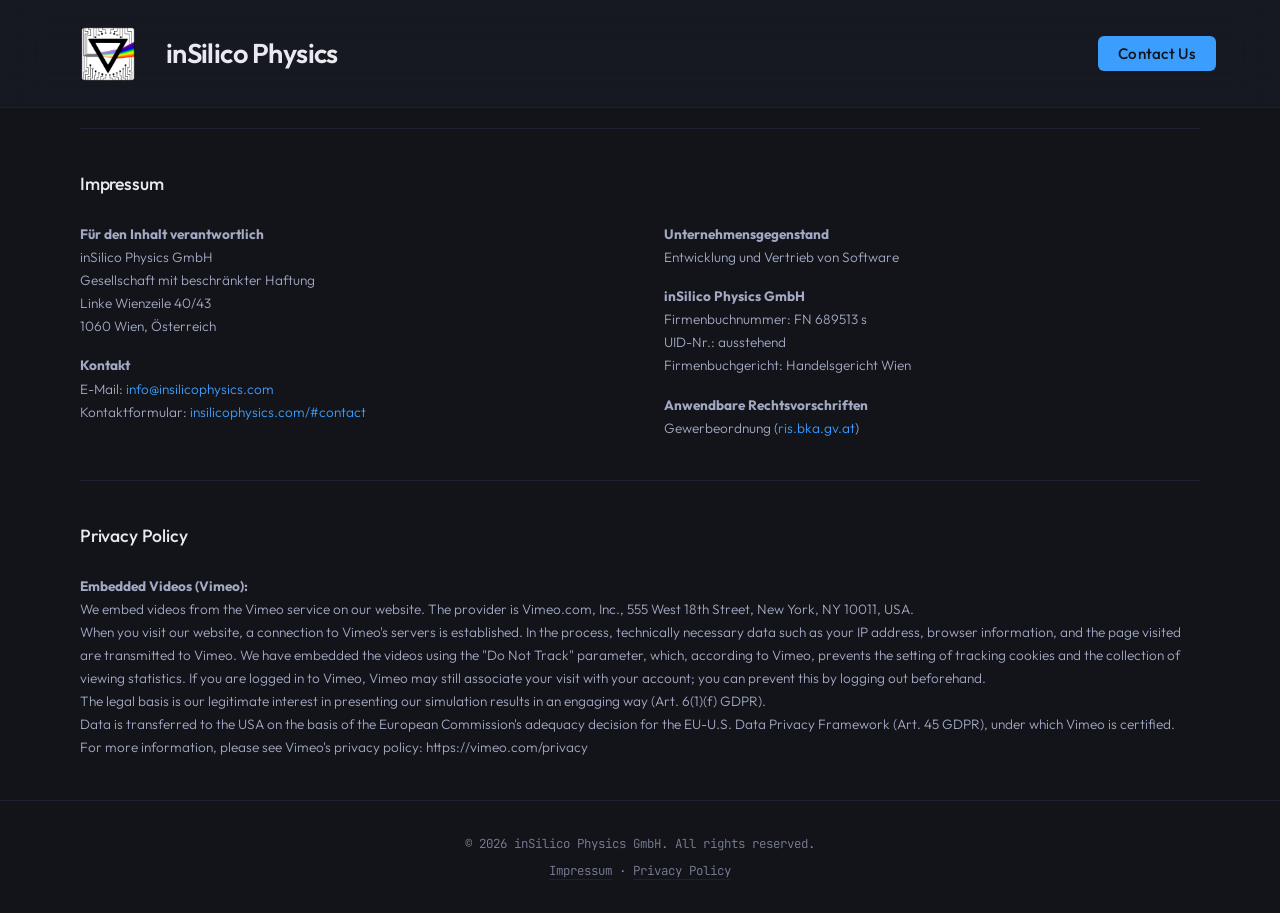
==== legal.html @ cb41fa0b "add separate imprint and privacy policy site and link it" ====
<!DOCTYPE html>
<html lang="en">
<head>
  <meta charset="UTF-8">
  <meta name="viewport" content="width=device-width, initial-scale=1.0">
  <title>Legal Notice & Privacy Policy — inSilico Physics</title>
  <link rel="icon" type="image/png" href="logo.png">
  <link rel="stylesheet" href="style.css">
</head>
<body>

  <nav>
    <div class="nav-inner">
      <a href="index.html" class="logo">
        <div class="logo-mark"><img src="images/logo.png" alt="inSilico Physics logo"></div>
        <span class="logo-word">inSilico Physics</span>
      </a>
      <ul id="nav-menu">
        <li><a href="index.html#contact" class="nav-cta">Contact Us</a></li>
      </ul>
    </div>
  </nav>

  <div class="container legal-page" style="padding-top: 8rem;">
    <div class="section-divider"></div>

        <section id="impressum" class="impressum" lang="de">
        <h3>Impressum</h3>
        <div class="impressum-grid">
            <div>
            <p><strong>Für den Inhalt verantwortlich</strong><br>
            inSilico Physics GmbH<br>
            Gesellschaft mit beschränkter Haftung<br>
            Linke Wienzeile 40/43<br>
            1060 Wien, Österreich</p>
            <p style="margin-top: 1rem;"><strong>Kontakt</strong><br>
            E-Mail: <a href="mailto:info@insilicophysics.com">info@insilicophysics.com</a><br>
            Kontaktformular: <a href="index.html#contact">insilicophysics.com/#contact</a></p>
            </div>
            <div>
            <p><strong>Unternehmensgegenstand</strong><br>
            Entwicklung und Vertrieb von Software</p>
            <p style="margin-top: 1rem;"><strong>inSilico Physics GmbH</strong><br>
            Firmenbuchnummer: FN 689513 s<br>
            UID-Nr.: ausstehend<br>
            Firmenbuchgericht: Handelsgericht Wien</p>
            <p style="margin-top: 1rem;"><strong>Anwendbare Rechtsvorschriften</strong><br>
            Gewerbeordnung (<a href="https://www.ris.bka.gv.at/GeltendeFassung.wxe?Abfrage=Bundesnormen&Gesetzesnummer=10007517" target="_blank" rel="noopener">ris.bka.gv.at</a>)</p>
            </div>
        </div>
        </section>

    <div class="section-divider"></div>

    <section id="privacy" class="impressum">
      <h3>Privacy Policy</h3>
      <p><strong>Embedded Videos (Vimeo):</strong><br>
        We embed videos from the Vimeo service on our website. The provider is Vimeo.com, Inc., 555 West 18th Street, New York, NY 10011, USA.<br>      
        When you visit our website, a connection to Vimeo's servers is established. In the process, technically necessary data such as your IP address, browser information, and the page visited are transmitted to Vimeo. We have embedded the videos using the "Do Not Track" parameter, which, according to Vimeo, prevents the setting of tracking cookies and the collection of viewing statistics. If you are logged in to Vimeo, Vimeo may still associate your visit with your account; you can prevent this by logging out beforehand.<br>
        The legal basis is our legitimate interest in presenting our simulation results in an engaging way (Art. 6(1)(f) GDPR).<br>
        Data is transferred to the USA on the basis of the European Commission's adequacy decision for the EU-U.S. Data Privacy Framework (Art. 45 GDPR), under which Vimeo is certified.<br>
        For more information, please see Vimeo's privacy policy: https://vimeo.com/privacy</p>
    </section>
  </div>

  <footer>
    <div class="container">
      <p>&copy; 2026 inSilico Physics GmbH. All rights reserved.</p>
      <p style="margin-top: 0.4rem;">
        <a href="legal.html#impressum" class="footer-link">Impressum</a> ·
        <a href="legal.html#privacy" class="footer-link">Privacy Policy</a>
      </p>
    </div>
  </footer>

</body>
</html>
---- style.css ----
@font-face {
    font-display: swap; /* Check https://developer.mozilla.org/en-US/docs/Web/CSS/@font-face/font-display for other options. */
    font-family: 'Outfit';
    font-style: normal;
    font-weight: 200;
    src: url('fonts/outfit-v15-latin-200.woff2') format('woff2'); /* Chrome 36+, Opera 23+, Firefox 39+, Safari 12+, iOS 10+ */
  }
  @font-face {
    font-display: swap; /* Check https://developer.mozilla.org/en-US/docs/Web/CSS/@font-face/font-display for other options. */
    font-family: 'Outfit';
    font-style: normal;
    font-weight: 300;
    src: url('fonts/outfit-v15-latin-300.woff2') format('woff2'); /* Chrome 36+, Opera 23+, Firefox 39+, Safari 12+, iOS 10+ */
  }
  @font-face {
    font-display: swap; /* Check https://developer.mozilla.org/en-US/docs/Web/CSS/@font-face/font-display for other options. */
    font-family: 'Outfit';
    font-style: normal;
    font-weight: 400;
    src: url('fonts/outfit-v15-latin-regular.woff2') format('woff2'); /* Chrome 36+, Opera 23+, Firefox 39+, Safari 12+, iOS 10+ */
  }
  @font-face {
    font-display: swap; /* Check https://developer.mozilla.org/en-US/docs/Web/CSS/@font-face/font-display for other options. */
    font-family: 'Outfit';
    font-style: normal;
    font-weight: 500;
    src: url('fonts/outfit-v15-latin-500.woff2') format('woff2'); /* Chrome 36+, Opera 23+, Firefox 39+, Safari 12+, iOS 10+ */
  }
  @font-face {
    font-display: swap; /* Check https://developer.mozilla.org/en-US/docs/Web/CSS/@font-face/font-display for other options. */
    font-family: 'Outfit';
    font-style: normal;
    font-weight: 600;
    src: url('fonts/outfit-v15-latin-600.woff2') format('woff2'); /* Chrome 36+, Opera 23+, Firefox 39+, Safari 12+, iOS 10+ */
  }
  @font-face {
    font-display: swap; /* Check https://developer.mozilla.org/en-US/docs/Web/CSS/@font-face/font-display for other options. */
    font-family: 'Outfit';
    font-style: normal;
    font-weight: 700;
    src: url('fonts/outfit-v15-latin-700.woff2') format('woff2'); /* Chrome 36+, Opera 23+, Firefox 39+, Safari 12+, iOS 10+ */
  }
  @font-face {
    font-display: swap; /* Check https://developer.mozilla.org/en-US/docs/Web/CSS/@font-face/font-display for other options. */
    font-family: 'JetBrains Mono';
    font-style: normal;
    font-weight: 300;
    src: url('fonts/jetbrains-mono-v24-latin-300.woff2') format('woff2'); /* Chrome 36+, Opera 23+, Firefox 39+, Safari 12+, iOS 10+ */
  }
  @font-face {
    font-display: swap; /* Check https://developer.mozilla.org/en-US/docs/Web/CSS/@font-face/font-display for other options. */
    font-family: 'JetBrains Mono';
    font-style: normal;
    font-weight: 400;
    src: url('fonts/jetbrains-mono-v24-latin-regular.woff2') format('woff2'); /* Chrome 36+, Opera 23+, Firefox 39+, Safari 12+, iOS 10+ */
  }
  @font-face {
    font-display: swap; /* Check https://developer.mozilla.org/en-US/docs/Web/CSS/@font-face/font-display for other options. */
    font-family: 'JetBrains Mono';
    font-style: normal;
    font-weight: 500;
    src: url('fonts/jetbrains-mono-v24-latin-500.woff2') format('woff2'); /* Chrome 36+, Opera 23+, Firefox 39+, Safari 12+, iOS 10+ */
  }

    *, *::before, *::after { margin: 0; padding: 0; box-sizing: border-box; }

    :root {
      --bg-deep: #12141a;
      --bg: #181b24;
      --bg-card: #1e2230;
      --bg-card-hover: #242838;
      --border: #1e2230;
      --border-light: #2a2f40;
      --fg: #e8eaf0;
      --fg-muted: #7c8299;
      --fg-body: #a3a9c2;
      --fg-dim: #4a5068;
      --accent: #3b9eff;
      --accent-glow: rgba(59, 158, 255, 0.15);
      --accent-warm: #ff6b3d;
      --gradient-laser: linear-gradient(135deg, #3b9eff 0%, #a855f7 50%, #ff6b3d 100%);
      --mono: 'JetBrains Mono', 'Fira Code', monospace;
      --sans: 'Outfit', system-ui, sans-serif;
    }

    html { scroll-behavior: smooth; }

    body {
      font-family: var(--sans);
      background: var(--bg-deep);
      color: var(--fg);
      line-height: 1.7;
      font-weight: 300;
      -webkit-font-smoothing: antialiased;
      overflow-x: hidden;
    }

    ::selection {
      background: var(--accent);
      color: var(--bg-deep);
    }

    :focus-visible {
      outline: 2px solid var(--accent);
      outline-offset: 3px;
      border-radius: 4px;
    }

    section[id] { scroll-margin-top: 96px; }

    @media (prefers-reduced-motion: reduce) {
      html { scroll-behavior: auto; }
      *, *::before, *::after {
        animation-duration: 0.001ms !important;
        animation-iteration-count: 1 !important;
        transition-duration: 0.001ms !important;
        scroll-behavior: auto !important;
      }
      .reveal { opacity: 1; transform: none; }
    }

    /* NAV */
    nav {
      position: fixed;
      top: 0;
      width: 100%;
      z-index: 100;
      background: rgba(24, 27, 36, 0.8);
      backdrop-filter: blur(20px);
      -webkit-backdrop-filter: blur(20px);
      border-bottom: 1px solid var(--border);
    }
    .nav-inner {
      max-width: 1200px;
      margin: 0 auto;
      padding: 0.6rem 1.5rem;
      display: flex;
      justify-content: space-between;
      align-items: center;
      gap: 1rem;
    }
    .logo {
      font-family: var(--sans);
      font-weight: 600;
      font-size: clamp(1.15rem, 3.2vw, 1.7rem);
      text-decoration: none;
      color: var(--fg);
      letter-spacing: -0.02em;
      display: flex;
      align-items: center;
      gap: clamp(0.5rem, 1.5vw, 0.85rem);
      min-width: 0;
      flex-shrink: 1;
    }
    .logo-mark {
      width: clamp(52px, 9vw, 88px);
      height: clamp(52px, 9vw, 88px);
      border-radius: 10px;
      overflow: hidden;
      display: flex;
      align-items: center;
      justify-content: center;
      flex-shrink: 0;
    }
    .logo-mark img {
      width: 100%;
      height: 100%;
      object-fit: contain;
    }
    .logo-word { white-space: nowrap; }
    nav ul { list-style: none; display: flex; gap: 2rem; align-items: center; }
    nav ul a {
      text-decoration: none;
      color: var(--fg-muted);
      font-size: 0.95rem;
      font-weight: 400;
      letter-spacing: 0.02em;
      transition: color 0.3s;
    }
    nav ul a:hover { color: var(--fg); }
    .nav-cta {
      background: var(--accent) !important;
      color: var(--bg-deep) !important;
      padding: 0.5rem 1.25rem;
      border-radius: 6px;
      font-weight: 500 !important;
      transition: opacity 0.3s !important;
    }
    .nav-cta:hover { opacity: 0.85; color: var(--bg-deep) !important; }

    /* CONTAINER */
    .container { max-width: 1200px; margin: 0 auto; padding: 0 2.5rem; }
    section { padding: 7rem 0; }

    .section-tag {
      display: inline-flex;
      align-items: center;
      gap: 0.5rem;
      font-family: var(--mono);
      font-size: 0.7rem;
      font-weight: 400;
      text-transform: uppercase;
      letter-spacing: 0.15em;
      color: var(--accent);
      margin-bottom: 1.5rem;
      padding: 0.35rem 0.85rem;
      border: 1px solid rgba(59, 158, 255, 0.25);
      border-radius: 100px;
      background: var(--accent-glow);
    }
    .section-tag::before {
      content: '';
      width: 6px;
      height: 6px;
      border-radius: 50%;
      background: var(--accent);
    }

    h1 {
      font-size: clamp(2.2rem, 6vw, 4.0rem);
      font-weight: 700;
      line-height: 1.08;
      letter-spacing: -0.04em;
    }
    h2 {
      font-size: clamp(2rem, 3.5vw, 2.8rem);
      font-weight: 600;
      letter-spacing: -0.03em;
      line-height: 1.15;
      margin-bottom: 1rem;
    }
    h3 {
      font-size: 1.15rem;
      font-weight: 500;
      letter-spacing: -0.01em;
    }

    /* HERO */
    .hero {
      padding-top: 11rem;
      padding-bottom: 7rem;
      position: relative;
      overflow: hidden;
    }
    .hero::before {
      content: '';
      position: absolute;
      top: 0; left: 50%;
      transform: translateX(-50%);
      width: 800px;
      height: 800px;
      background: radial-gradient(ellipse, rgba(59, 158, 255, 0.06) 0%, rgba(168, 85, 247, 0.03) 40%, transparent 70%);
      pointer-events: none;
    }
    .hero-content { max-width: 800px; position: relative; z-index: 1; }
    .hero h1 { margin-bottom: 1.5rem; }
    .hero h1 .gradient-text {
      background: var(--gradient-laser);
      -webkit-background-clip: text;
      -webkit-text-fill-color: transparent;
      background-clip: text;
    }
    .hero p {
      font-size: 1.2rem;
      color: var(--fg-muted);
      max-width: 600px;
      margin-bottom: 2.5rem;
      line-height: 1.8;
    }
    .hero-actions { display: flex; gap: 1rem; align-items: center; flex-wrap: wrap; }
    .btn {
      display: inline-flex;
      align-items: center;
      gap: 0.5rem;
      padding: 0.85rem 2rem;
      border-radius: 8px;
      text-decoration: none;
      font-size: 0.9rem;
      font-weight: 500;
      transition: all 0.3s;
      border: none;
      cursor: pointer;
    }
    .btn-accent {
      background: var(--accent);
      color: var(--bg-deep);
    }
    .btn-accent:hover { box-shadow: 0 0 30px rgba(59, 158, 255, 0.3); }
    .btn-outline {
      background: transparent;
      color: var(--fg);
      border: 1px solid var(--border-light);
    }
    .btn-outline:hover { border-color: var(--fg-muted); background: var(--bg-card); }

    /* GRID BACKGROUND */
    .grid-bg {
      position: absolute;
      inset: 0;
      background-image:
        linear-gradient(var(--border) 1px, transparent 1px),
        linear-gradient(90deg, var(--border) 1px, transparent 1px);
      background-size: 60px 60px;
      opacity: 1;
      mask-image: radial-gradient(ellipse 70% 50% at 50% 50%, black, transparent);
      -webkit-mask-image: radial-gradient(ellipse 70% 50% at 50% 50%, black, transparent);
      pointer-events: none;
    }

    /* CAPABILITIES */
    .capabilities { position: relative; }
    .cap-grid {
      display: grid;
      grid-template-columns: repeat(3, 1fr);
      gap: 1px;
      background: var(--border);
      border: 1px solid var(--border);
      border-radius: 12px;
      overflow: hidden;
      margin-top: 3rem;
    }
    .cap-card {
      background: var(--bg-card);
      padding: 2.5rem;
      transition: background 0.3s;
      position: relative;
    }
    .cap-card:hover { background: var(--bg-card-hover); }
    .cap-icon {
      width: 44px;
      height: 44px;
      border-radius: 10px;
      background: var(--accent-glow);
      border: 1px solid rgba(59, 158, 255, 0.2);
      display: flex;
      align-items: center;
      justify-content: center;
      margin-bottom: 1.25rem;
      font-size: 1.2rem;
      color: var(--accent);
    }
    .cap-card h3 { margin-bottom: 0.6rem; }
    .cap-card p {
      font-size: 0.96rem;
      color: var(--fg-body);
      line-height: 1.7;
    }
    .cap-tag {
      display: inline-block;
      font-family: var(--mono);
      font-size: 0.68rem;
      color: var(--fg-muted);
      background: rgba(255,255,255,0.03);
      border: 1px solid var(--border);
      padding: 0.2rem 0.6rem;
      border-radius: 4px;
      margin-top: 1rem;
      letter-spacing: 0.05em;
    }

    /* APPLICATIONS */
    .app-categories {
      display: grid;
      grid-template-columns: repeat(2, 1fr);
      gap: 1.5rem;
      margin-top: 3rem;
      align-items: start;
    }
    .app-category {
      display: flex;
      flex-direction: column;
    }
    .app-category:last-child:nth-child(odd) {
      grid-column: 1 / -1;
    }
    .app-category-header {
      padding: 2rem 2rem 1.25rem;
      border-bottom: 1px solid var(--border);
      position: relative;
      min-height: 140px;
    }
    .app-category:hover {
      border-color: var(--border-light);
      box-shadow: 0 4px 30px rgba(0,0,0,0.2);
    }
    .app-category-header::before {
      content: '';
      position: absolute;
      top: 0; left: 0; right: 0;
      height: 2px;
      background: var(--gradient-laser);
    }
    .app-category-header h3 {
      font-size: 1.4rem;
      font-weight: 600;
      text-transform: uppercase;
      letter-spacing: 0.08em;
      color: var(--accent);
      margin-bottom: 0.4rem;
    }
    .app-category-header p {
      font-size: 0.95rem;
      color: var(--fg-body);
      line-height: 1.6;
    }
    .app-sub-list { padding: 0.5rem 0; }
    .app-sub-item {
      padding: 1rem 2rem;
      border-bottom: 1px solid var(--border);
      transition: background 0.2s;
    }
    .app-sub-item:last-child { border-bottom: none; }
    .app-sub-item:hover { background: var(--bg-card-hover); }
    .app-sub-item h4 {
      font-size: 1.05rem;
      font-weight: 500;
      color: var(--fg);
    }
    .app-sub-item p {
      font-size: 0.9rem;
      color: var(--fg-body);
      line-height: 1.6;
    }
    .app-tags {
      display: flex;
      gap: 0.4rem;
      flex-wrap: wrap;
      margin-top: 0.6rem;
    }
    .app-tags span {
      font-family: var(--mono);
      font-size: 0.63rem;
      color: var(--fg-muted);
      background: rgba(255,255,255,0.03);
      border: 1px solid var(--border);
      padding: 0.15rem 0.5rem;
      border-radius: 4px;
    }

    /* VIDEOS */
    .video-grid {
      display: grid;
      grid-template-columns: repeat(auto-fit, minmax(340px, 1fr));
      gap: 1.5rem;
      margin-top: 3rem;
    }
    .video-card {
      background: var(--bg-card);
      border: 1px solid var(--border);
      border-radius: 12px;
      overflow: hidden;
      transition: all 0.3s;
    }
    .video-card:hover {
      border-color: var(--border-light);
      box-shadow: 0 8px 40px rgba(0,0,0,0.3);
    }
    .video-card .embed-wrap {
      position: relative;
      padding-bottom: 56.25%;
      height: 0;
      background: var(--bg);
    }
    .video-card iframe {
      position: absolute;
      top: 0; left: 0;
      width: 100%; height: 100%;
      border: none;
    }
    .video-card .video-meta { padding: 1.25rem 1.5rem; }
    .video-card h3 { font-size: 1rem; margin-bottom: 0.3rem; }
    .video-card p {
      font-size: 0.85rem;
      color: var(--fg-muted);
      font-family: var(--mono);
    }

    /* TEAM */
    .team-grid {
      display: grid;
      grid-template-columns: repeat(4, 1fr);
      gap: 1.5rem;
      margin-top: 3rem;
    }
    .team-card {
      perspective: 800px;
      height: 340px;
      cursor: pointer;
    }
    .team-card-inner {
      position: relative;
      width: 100%;
      height: 100%;
      transition: transform 0.6s ease;
      transform-style: preserve-3d;
    }
    .team-card.flipped .team-card-inner {
      transform: rotateY(180deg);
    }
    .team-card-front,
    .team-card-back {
      position: absolute;
      inset: 0;
      backface-visibility: hidden;
      -webkit-backface-visibility: hidden;
      border-radius: 12px;
      border: 1px solid var(--border);
      background: var(--bg-card);
      overflow: hidden;
    }
    .team-card-front {
      display: flex;
      flex-direction: column;
      align-items: center;
      justify-content: center;
      padding: 2rem;
      text-align: center;
    }
    .team-card-front:hover {
      border-color: var(--border-light);
      box-shadow: 0 8px 30px rgba(0,0,0,0.2);
    }
    .team-card-back {
      transform: rotateY(180deg);
      padding: 2rem;
      display: flex;
      flex-direction: column;
      justify-content: center;
      border-color: var(--accent);
    }
    .team-avatar {
      width: 100px;
      height: 100px;
      border-radius: 50%;
      background: linear-gradient(135deg, var(--bg-card-hover), var(--border));
      margin: 0 auto 1.25rem;
      display: flex;
      align-items: center;
      justify-content: center;
      font-size: 2rem;
      color: var(--fg-dim);
      border: 2px solid var(--border);
      overflow: hidden;
    }
    .team-avatar img { width: 100%; height: 100%; object-fit: cover; }
    .team-card-front h3 { font-size: 1.05rem; margin-bottom: 0.2rem; }
    .team-card-front .team-role {
      font-family: var(--mono);
      font-size: 0.7rem;
      color: var(--accent);
      letter-spacing: 0.04em;
      margin-bottom: 0.5rem;
    }
    .team-card-front .team-hint {
      font-size: 0.72rem;
      color: var(--fg-muted);
      margin-top: 0.75rem;
    }
    .team-card-back h3 {
      font-size: 1rem;
      margin-bottom: 0.75rem;
    }
    .team-card-back p {
      font-size: 0.9rem;
      color: var(--fg-body);
      line-height: 1.65;
      font-style: italic;
    }
    .team-links {
      display: flex;
      justify-content: flex-start;
      gap: 0.75rem;
      margin-top: 1rem;
    }
    .team-links a {
      color: var(--fg-muted);
      text-decoration: none;
      font-size: 0.82rem;
      transition: color 0.3s;
      border-bottom: 1px solid var(--border);
      padding-bottom: 1px;
    }
    .team-links a:hover { color: var(--accent); border-color: var(--accent); }

    /* STATUS */
    .status-timeline {
      display: grid;
      grid-template-columns: repeat(4, 1fr);
      gap: 1.25rem;
      margin-top: 3rem;
      list-style: none;
    }
    .status-item {
      position: relative;
      padding: 1.5rem 1.25rem 1.35rem;
      background: var(--bg-card);
      border: 1px solid var(--border);
      border-radius: 12px;
      transition: border-color 0.3s, background 0.3s;
    }
    .status-item:hover { border-color: var(--border-light); background: var(--bg-card-hover); }
    .status-date {
      font-family: var(--mono);
      font-size: 0.75rem;
      color: var(--accent);
      letter-spacing: 0.08em;
      display: block;
      margin-bottom: 0.75rem;
    }
    .status-item h3 { margin-bottom: 0.5rem; font-size: 1rem; }
    .status-item p { font-size: 0.86rem; color: var(--fg-body); line-height: 1.6; }
    .status-item.upcoming { border-style: dashed; }
    .status-item.upcoming .status-date { color: var(--fg-muted); }

    /* PARTNERS */
    .partners { text-align: center; }
    .partners-grid {
      display: flex;
      justify-content: center;
      align-items: center;
      gap: 4rem;
      margin-top: 3rem;
      flex-wrap: wrap;
    }
    .partner-logo {
      display: flex;
      align-items: center;
      justify-content: center;
      padding: 1.5rem 2rem;
      transition: all 0.3s;
      text-decoration: none;
    }
    .partner-logo img {
      height: 100px;
      width: auto;
      object-fit: contain;
    }
    .partner-logo:hover img {
      filter: grayscale(0%) brightness(1);
      opacity: 1;
    }

    /* PUBLICATIONS */
    .pub-list { list-style: none; margin-top: 3rem; }
    .pub-item {
      border: 1px solid var(--border);
      border-radius: 10px;
      margin-bottom: 0.75rem;
      overflow: hidden;
      transition: all 0.3s;
    }
    .pub-item:hover {
      border-color: var(--border-light);
      box-shadow: 0 4px 20px rgba(0,0,0,0.15);
    }
    .pub-header {
      display: grid;
      grid-template-columns: 4.5rem 1fr auto;
      gap: 1.5rem;
      align-items: center;
      padding: 1.25rem 1.5rem;
      cursor: pointer;
      user-select: none;
      transition: background 0.3s;
      background: none;
      border: none;
      width: 100%;
      text-align: left;
      font-family: inherit;
      color: inherit;
    }
    .pub-header:hover { background: var(--bg-card); }
    .pub-year {
      font-family: var(--mono);
      font-size: 0.8rem;
      color: var(--fg-muted);
    }
    .pub-title { font-weight: 500; font-size: 1rem; margin-bottom: 0.25rem; }
    .pub-description { font-size: 0.85rem; color: var(--fg-body); }
    .pub-toggle {
      font-size: 1.2rem;
      color: var(--fg-muted);
      transition: transform 0.3s, color 0.3s;
      flex-shrink: 0;
    }
    .pub-item.open .pub-toggle { transform: rotate(45deg); color: var(--accent); }
    .pub-body {
      max-height: 0;
      overflow: hidden;
      transition: max-height 0.4s ease, padding 0.3s ease;
    }
    .pub-item.open .pub-body { max-height: 600px; }
    .pub-body-inner {
      padding: 0 1.5rem 1.5rem;
      padding-left: calc(4.5rem + 1.5rem + 1.5rem);
      border-top: 1px solid var(--border);
    }
    .pub-abstract {
      font-size: 0.9rem;
      color: var(--fg-body);
      line-height: 1.75;
      margin: 1.25rem 0;
    }
    .pub-link {
      display: inline-flex;
      align-items: center;
      gap: 0.4rem;
      font-family: var(--mono);
      font-size: 0.75rem;
      color: var(--accent);
      text-decoration: none;
      padding: 0.4rem 1rem;
      border: 1px solid rgba(59, 158, 255, 0.2);
      border-radius: 6px;
      transition: all 0.3s;
      white-space: nowrap;
    }
    .pub-link:hover {
      background: var(--accent-glow);
      border-color: var(--accent);
    }

    /* CTA / CONTACT */
    .cta-section {
      text-align: center;
      position: relative;
      overflow: hidden;
    }
    .cta-section::before {
      content: '';
      position: absolute;
      bottom: 0; left: 50%;
      transform: translateX(-50%);
      width: 600px;
      height: 400px;
      background: radial-gradient(ellipse, rgba(59, 158, 255, 0.06) 0%, transparent 70%);
      pointer-events: none;
    }
    .cta-section h2 { margin-bottom: 1rem; }
    .cta-section p {
      color: var(--fg-muted);
      max-width: 500px;
      margin: 0 auto 2.5rem;
      font-size: 1.05rem;
    }
    .cta-section .btn { font-size: 1rem; padding: 1rem 2.5rem; }
    .contact-row {
      display: flex;
      justify-content: center;
      gap: 3rem;
      margin-top: 3rem;
      padding-top: 2.5rem;
      border-top: 1px solid var(--border);
    }
    .contact-item { text-align: center; }
    .contact-item .contact-label {
      font-family: var(--mono);
      font-size: 0.7rem;
      color: var(--fg-muted);
      letter-spacing: 0.08em;
      text-transform: uppercase;
      margin-bottom: 0.35rem;
    }
    .contact-item a {
      color: var(--fg-muted);
      text-decoration: none;
      font-size: 0.9rem;
      transition: color 0.3s;
    }
    .contact-item a:hover { color: var(--accent); }

    /* CONTACT FORM */
    .contact-form-wrap {
      max-width: 600px;
      margin: 2rem auto 0;
      text-align: left;
    }
    .contact-form { display: flex; flex-direction: column; gap: 1rem; }
    .form-row { display: grid; grid-template-columns: 1fr 1fr; gap: 1rem; }
    .form-group { display: flex; flex-direction: column; gap: 0.35rem; }
    .form-group label {
      font-family: var(--mono);
      font-size: 0.72rem;
      color: var(--fg-muted);
      letter-spacing: 0.06em;
      text-transform: uppercase;
    }
    .form-group input,
    .form-group textarea {
      background: var(--bg-card);
      border: 1px solid var(--border);
      border-radius: 8px;
      padding: 0.75rem 1rem;
      color: var(--fg);
      font-family: var(--sans);
      font-size: 0.9rem;
      transition: border-color 0.3s;
      resize: vertical;
    }
    .form-group input:focus,
    .form-group textarea:focus {
      outline: none;
      border-color: var(--accent);
    }
    .form-group input::placeholder,
    .form-group textarea::placeholder {
      color: var(--fg-muted);
    }
    .contact-form .btn { align-self: flex-start; margin-top: 0.5rem; }
    .form-status {
      font-size: 0.85rem;
      margin-top: 0.5rem;
      min-height: 1.5rem;
    }
    .form-status.success { color: #4ade80; }
    .form-status.error { color: var(--accent-warm); }

    /* IMPRESSUM */
    .impressum {
      padding: 4rem 0;
      font-size: 0.85rem;
      color: var(--fg-body);
      line-height: 1.7;
    }
    .impressum h3 {
      color: var(--fg);
      margin-bottom: 1.5rem;
      font-size: 1.1rem;
    }
    .impressum-grid {
      display: grid;
      grid-template-columns: 1fr 1fr;
      gap: 3rem;
    }
    .impressum a {
      color: var(--accent);
      text-decoration: none;
    }
    .impressum a:hover { text-decoration: underline; }
    
    .legal-page .impressum { padding: 2.5rem 0; }

    /* FOOTER */
    footer {
      padding: 2rem 0;
      border-top: 1px solid var(--border);
      text-align: center;
    }
    footer p {
      font-size: 0.78rem;
      color: var(--fg-muted);
      font-family: var(--mono);
    }
    
    .footer-link {
        color: var(--fg-muted);
        text-decoration: none;
        border-bottom: 1px solid var(--border);
    }
    
    .footer-link:hover { color: var(--accent); }

    .section-divider {
      height: 1px;
      background: var(--border);
      margin: 0 auto;
      max-width: 1200px;
    }

    /* ANIMATIONS */
    .reveal {
      opacity: 0;
      transform: translateY(28px);
      transition: opacity 0.65s ease, transform 0.65s ease;
    }
    .reveal.vis {
      opacity: 1;
      transform: translateY(0);
    }

    /* MOBILE */
    .mobile-toggle {
      display: none;
      background: none;
      border: none;
      color: var(--fg);
      font-size: 1.6rem;
      cursor: pointer;
      padding: 0.5rem;
      line-height: 1;
      flex-shrink: 0;
    }

    @media (max-width: 960px) {
      .cap-grid { grid-template-columns: 1fr 1fr; }
      .team-grid { grid-template-columns: 1fr 1fr; }
      .app-categories { grid-template-columns: 1fr; }
      .status-timeline { grid-template-columns: 1fr 1fr; }
    }
    @media (max-width: 860px) {
      .nav-inner { padding: 0.6rem 1.25rem; }
      .mobile-toggle { display: block; }
      nav ul {
        display: none;
        position: absolute;
        top: 100%;
        left: 0; right: 0;
        background: var(--bg-deep);
        flex-direction: column;
        align-items: flex-start;
        padding: 1.5rem 2rem;
        gap: 1.25rem;
        border-bottom: 1px solid var(--border);
        box-shadow: 0 12px 30px rgba(0,0,0,0.4);
        max-height: calc(100vh - 100%);
        overflow-y: auto;
      }
      nav ul.open { display: flex; }
      nav ul li { width: 100%; }
      nav ul a { display: block; padding: 0.35rem 0; font-size: 1rem; }
      .nav-cta { display: inline-block !important; }
    }
    @media (max-width: 640px) {
      .cap-grid { grid-template-columns: 1fr; }
      .team-grid { grid-template-columns: 1fr 1fr; }
      .team-card { height: clamp(420px, 80vh, 640px); }
      .logo { font-size: 1.4rem; gap: 0.4rem; }
      .logo-mark { width: 88px; height: 88px; }
      .hero { padding-top: 8rem; padding-bottom: 4rem; }
      section { padding: 4rem 0; }
      .container { padding: 0 1.25rem; }
      .pub-header { grid-template-columns: 1fr auto; gap: 0.75rem; }
      .pub-year { display: none; }
      .pub-body-inner { padding-left: 1.5rem; }
      .contact-row { flex-direction: column; gap: 1.5rem; }
      .form-row { grid-template-columns: 1fr; }
      .impressum-grid { grid-template-columns: 1fr; gap: 1.5rem; }
      .video-grid { grid-template-columns: 1fr; }
      .status-timeline { grid-template-columns: 1fr !important; }
    }
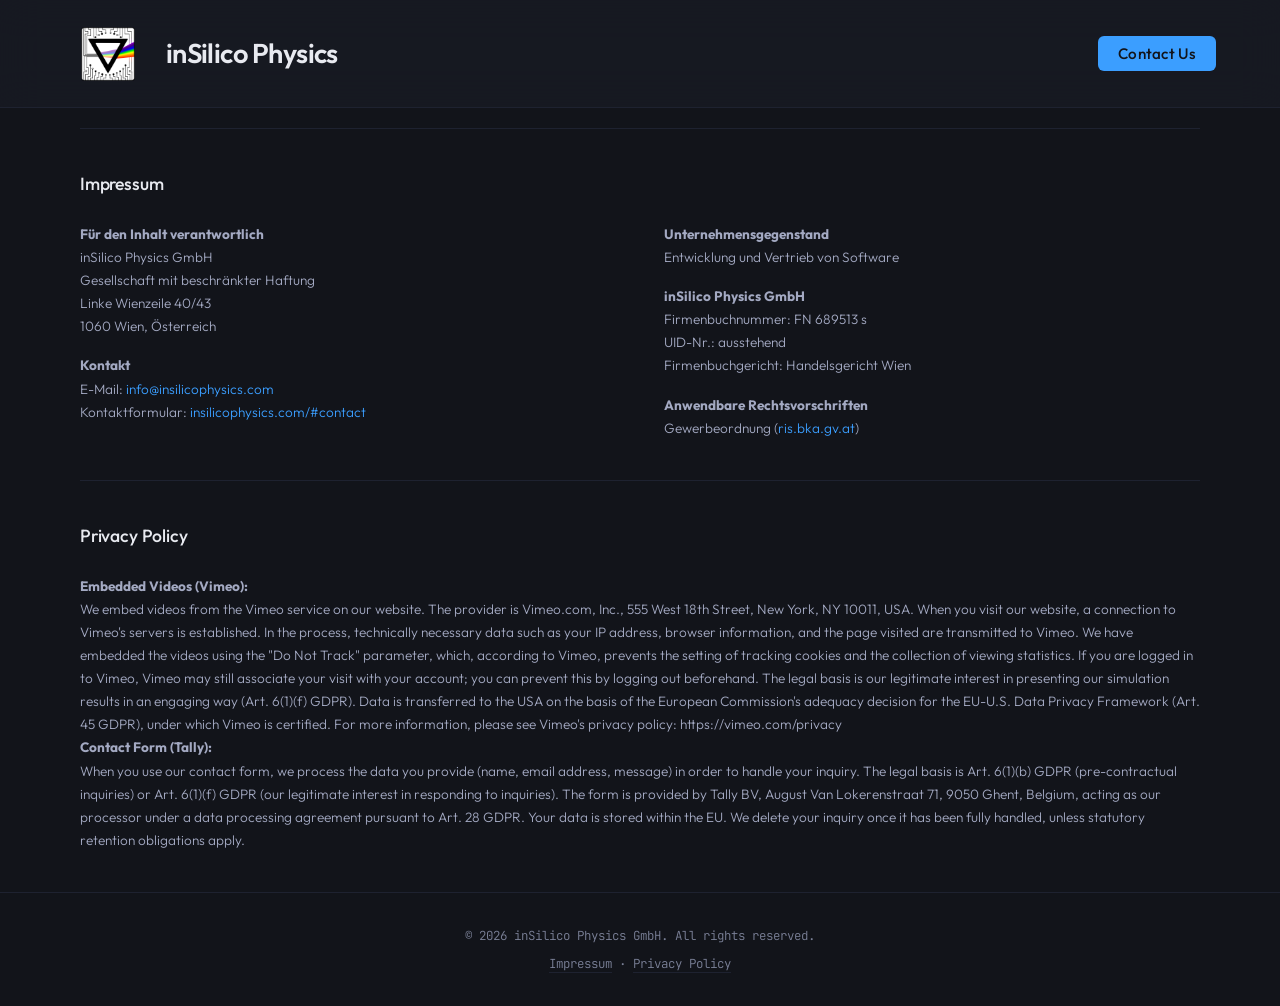
==== commit c5acec47: "add tally contact form" ====
--- a/legal.html
+++ b/legal.html
@@ -55,11 +55,9 @@
     <section id="privacy" class="impressum">
       <h3>Privacy Policy</h3>
       <p><strong>Embedded Videos (Vimeo):</strong><br>
-        We embed videos from the Vimeo service on our website. The provider is Vimeo.com, Inc., 555 West 18th Street, New York, NY 10011, USA.<br>      
-        When you visit our website, a connection to Vimeo's servers is established. In the process, technically necessary data such as your IP address, browser information, and the page visited are transmitted to Vimeo. We have embedded the videos using the "Do Not Track" parameter, which, according to Vimeo, prevents the setting of tracking cookies and the collection of viewing statistics. If you are logged in to Vimeo, Vimeo may still associate your visit with your account; you can prevent this by logging out beforehand.<br>
-        The legal basis is our legitimate interest in presenting our simulation results in an engaging way (Art. 6(1)(f) GDPR).<br>
-        Data is transferred to the USA on the basis of the European Commission's adequacy decision for the EU-U.S. Data Privacy Framework (Art. 45 GDPR), under which Vimeo is certified.<br>
-        For more information, please see Vimeo's privacy policy: https://vimeo.com/privacy</p>
+        We embed videos from the Vimeo service on our website. The provider is Vimeo.com, Inc., 555 West 18th Street, New York, NY 10011, USA. When you visit our website, a connection to Vimeo's servers is established. In the process, technically necessary data such as your IP address, browser information, and the page visited are transmitted to Vimeo. We have embedded the videos using the "Do Not Track" parameter, which, according to Vimeo, prevents the setting of tracking cookies and the collection of viewing statistics. If you are logged in to Vimeo, Vimeo may still associate your visit with your account; you can prevent this by logging out beforehand. The legal basis is our legitimate interest in presenting our simulation results in an engaging way (Art. 6(1)(f) GDPR). Data is transferred to the USA on the basis of the European Commission's adequacy decision for the EU-U.S. Data Privacy Framework (Art. 45 GDPR), under which Vimeo is certified. For more information, please see Vimeo's privacy policy: https://vimeo.com/privacy</p>
+        <p><strong>Contact Form (Tally):</strong><br>
+        When you use our contact form, we process the data you provide (name, email address, message) in order to handle your inquiry. The legal basis is Art. 6(1)(b) GDPR (pre-contractual inquiries) or Art. 6(1)(f) GDPR (our legitimate interest in responding to inquiries). The form is provided by Tally BV, August Van Lokerenstraat 71, 9050 Ghent, Belgium, acting as our processor under a data processing agreement pursuant to Art. 28 GDPR. Your data is stored within the EU. We delete your inquiry once it has been fully handled, unless statutory retention obligations apply.</p>
     </section>
   </div>
 
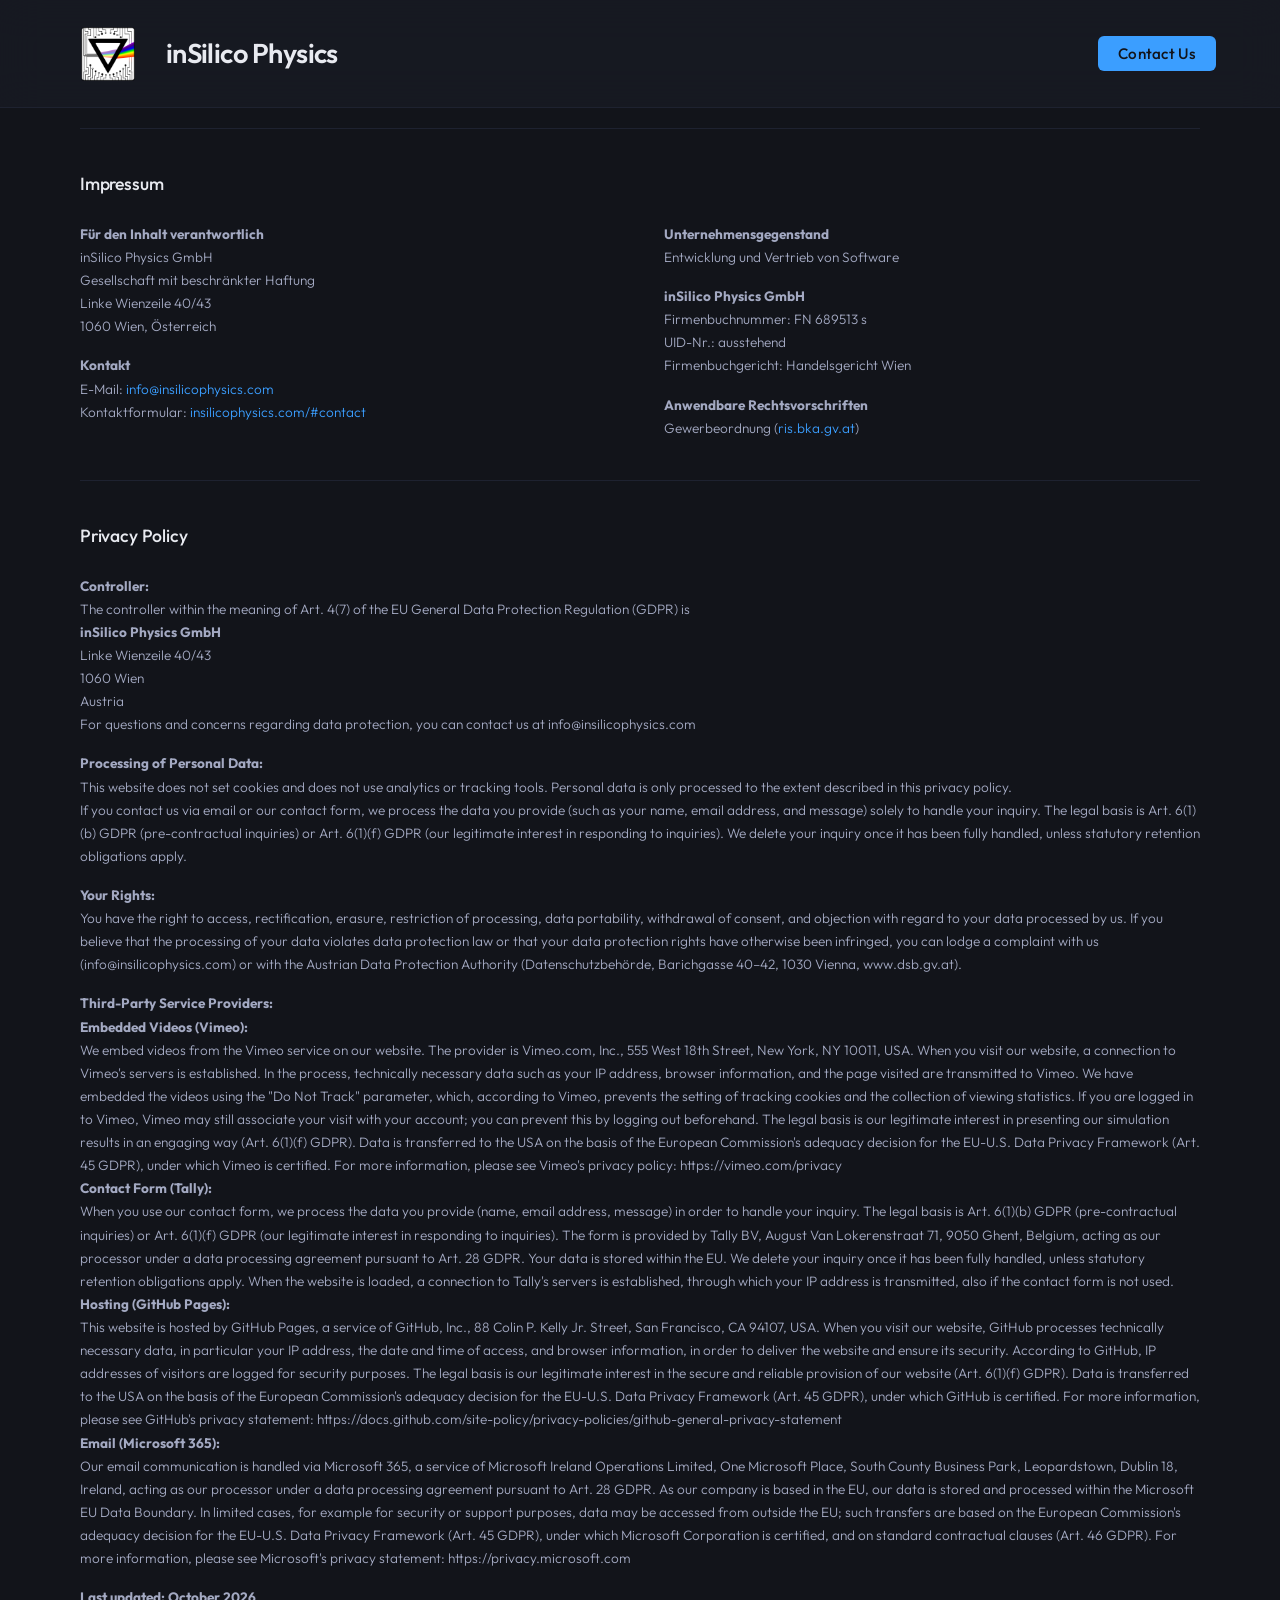
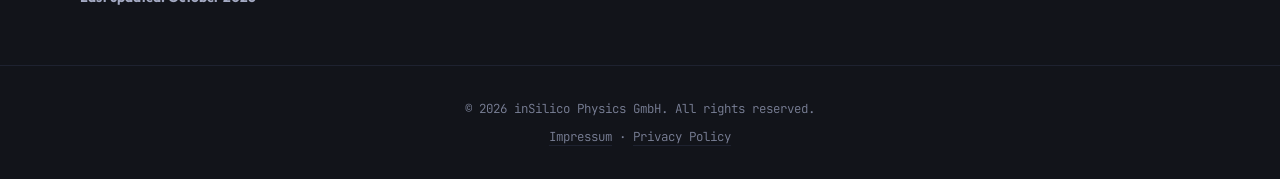
==== commit 38db54b9: "update privacy policy" ====
--- a/legal.html
+++ b/legal.html
@@ -4,7 +4,7 @@
   <meta charset="UTF-8">
   <meta name="viewport" content="width=device-width, initial-scale=1.0">
   <title>Legal Notice & Privacy Policy — inSilico Physics</title>
-  <link rel="icon" type="image/png" href="logo.png">
+  <link rel="icon" type="image/png" href="images/logo.png">
   <link rel="stylesheet" href="style.css">
 </head>
 <body>
@@ -54,10 +54,28 @@
 
     <section id="privacy" class="impressum">
       <h3>Privacy Policy</h3>
-      <p><strong>Embedded Videos (Vimeo):</strong><br>
-        We embed videos from the Vimeo service on our website. The provider is Vimeo.com, Inc., 555 West 18th Street, New York, NY 10011, USA. When you visit our website, a connection to Vimeo's servers is established. In the process, technically necessary data such as your IP address, browser information, and the page visited are transmitted to Vimeo. We have embedded the videos using the "Do Not Track" parameter, which, according to Vimeo, prevents the setting of tracking cookies and the collection of viewing statistics. If you are logged in to Vimeo, Vimeo may still associate your visit with your account; you can prevent this by logging out beforehand. The legal basis is our legitimate interest in presenting our simulation results in an engaging way (Art. 6(1)(f) GDPR). Data is transferred to the USA on the basis of the European Commission's adequacy decision for the EU-U.S. Data Privacy Framework (Art. 45 GDPR), under which Vimeo is certified. For more information, please see Vimeo's privacy policy: https://vimeo.com/privacy</p>
-        <p><strong>Contact Form (Tally):</strong><br>
-        When you use our contact form, we process the data you provide (name, email address, message) in order to handle your inquiry. The legal basis is Art. 6(1)(b) GDPR (pre-contractual inquiries) or Art. 6(1)(f) GDPR (our legitimate interest in responding to inquiries). The form is provided by Tally BV, August Van Lokerenstraat 71, 9050 Ghent, Belgium, acting as our processor under a data processing agreement pursuant to Art. 28 GDPR. Your data is stored within the EU. We delete your inquiry once it has been fully handled, unless statutory retention obligations apply.</p>
+      <p><strong>Controller:</strong><br>
+      The controller within the meaning of Art. 4(7) of the EU General Data Protection Regulation (GDPR) is<br>
+      <strong>inSilico Physics GmbH</strong><br>
+      Linke Wienzeile 40/43<br>
+      1060 Wien<br>
+      Austria<br>
+      For questions and concerns regarding data protection, you can contact us at info@insilicophysics.com</p>
+      <p><strong>Processing of Personal Data:</strong><br>
+      This website does not set cookies and does not use analytics or tracking tools. Personal data is only processed to the extent described in this privacy policy.<br>
+      If you contact us via email or our contact form, we process the data you provide (such as your name, email address, and message) solely to handle your inquiry. The legal basis is Art. 6(1)(b) GDPR (pre-contractual inquiries) or Art. 6(1)(f) GDPR (our legitimate interest in responding to inquiries). We delete your inquiry once it has been fully handled, unless statutory retention obligations apply.</p>
+      <p><strong>Your Rights:</strong><br>
+      You have the right to access, rectification, erasure, restriction of processing, data portability, withdrawal of consent, and objection with regard to your data processed by us. If you believe that the processing of your data violates data protection law or that your data protection rights have otherwise been infringed, you can lodge a complaint with us (info@insilicophysics.com) or with the Austrian Data Protection Authority (Datenschutzbehörde, Barichgasse 40–42, 1030 Vienna, www.dsb.gv.at).</p>
+      <p><strong>Third-Party Service Providers:</strong><br>
+      <strong>Embedded Videos (Vimeo):</strong><br>
+        We embed videos from the Vimeo service on our website. The provider is Vimeo.com, Inc., 555 West 18th Street, New York, NY 10011, USA. When you visit our website, a connection to Vimeo's servers is established. In the process, technically necessary data such as your IP address, browser information, and the page visited are transmitted to Vimeo. We have embedded the videos using the "Do Not Track" parameter, which, according to Vimeo, prevents the setting of tracking cookies and the collection of viewing statistics. If you are logged in to Vimeo, Vimeo may still associate your visit with your account; you can prevent this by logging out beforehand. The legal basis is our legitimate interest in presenting our simulation results in an engaging way (Art. 6(1)(f) GDPR). Data is transferred to the USA on the basis of the European Commission's adequacy decision for the EU-U.S. Data Privacy Framework (Art. 45 GDPR), under which Vimeo is certified. For more information, please see Vimeo's privacy policy: https://vimeo.com/privacy<br>
+        <strong>Contact Form (Tally):</strong><br>
+        When you use our contact form, we process the data you provide (name, email address, message) in order to handle your inquiry. The legal basis is Art. 6(1)(b) GDPR (pre-contractual inquiries) or Art. 6(1)(f) GDPR (our legitimate interest in responding to inquiries). The form is provided by Tally BV, August Van Lokerenstraat 71, 9050 Ghent, Belgium, acting as our processor under a data processing agreement pursuant to Art. 28 GDPR. Your data is stored within the EU. We delete your inquiry once it has been fully handled, unless statutory retention obligations apply. When the website is loaded, a connection to Tally's servers is established, through which your IP address is transmitted, also if the contact form is not used.<br>
+        <strong>Hosting (GitHub Pages):</strong><br>
+        This website is hosted by GitHub Pages, a service of GitHub, Inc., 88 Colin P. Kelly Jr. Street, San Francisco, CA 94107, USA. When you visit our website, GitHub processes technically necessary data, in particular your IP address, the date and time of access, and browser information, in order to deliver the website and ensure its security. According to GitHub, IP addresses of visitors are logged for security purposes. The legal basis is our legitimate interest in the secure and reliable provision of our website (Art. 6(1)(f) GDPR). Data is transferred to the USA on the basis of the European Commission's adequacy decision for the EU-U.S. Data Privacy Framework (Art. 45 GDPR), under which GitHub is certified. For more information, please see GitHub's privacy statement: https://docs.github.com/site-policy/privacy-policies/github-general-privacy-statement<br>
+        <strong>Email (Microsoft 365):</strong><br>
+        Our email communication is handled via Microsoft 365, a service of Microsoft Ireland Operations Limited, One Microsoft Place, South County Business Park, Leopardstown, Dublin 18, Ireland, acting as our processor under a data processing agreement pursuant to Art. 28 GDPR. As our company is based in the EU, our data is stored and processed within the Microsoft EU Data Boundary. In limited cases, for example for security or support purposes, data may be accessed from outside the EU; such transfers are based on the European Commission's adequacy decision for the EU-U.S. Data Privacy Framework (Art. 45 GDPR), under which Microsoft Corporation is certified, and on standard contractual clauses (Art. 46 GDPR). For more information, please see Microsoft's privacy statement: https://privacy.microsoft.com</p>
+        <p><strong>Last updated: October 2026</strong></p>
     </section>
   </div>
 
--- a/style.css
+++ b/style.css
@@ -839,6 +839,8 @@
     .impressum a:hover { text-decoration: underline; }
     
     .legal-page .impressum { padding: 2.5rem 0; }
+    
+    #privacy p { margin-bottom: 1rem; }
 
     /* FOOTER */
     footer {
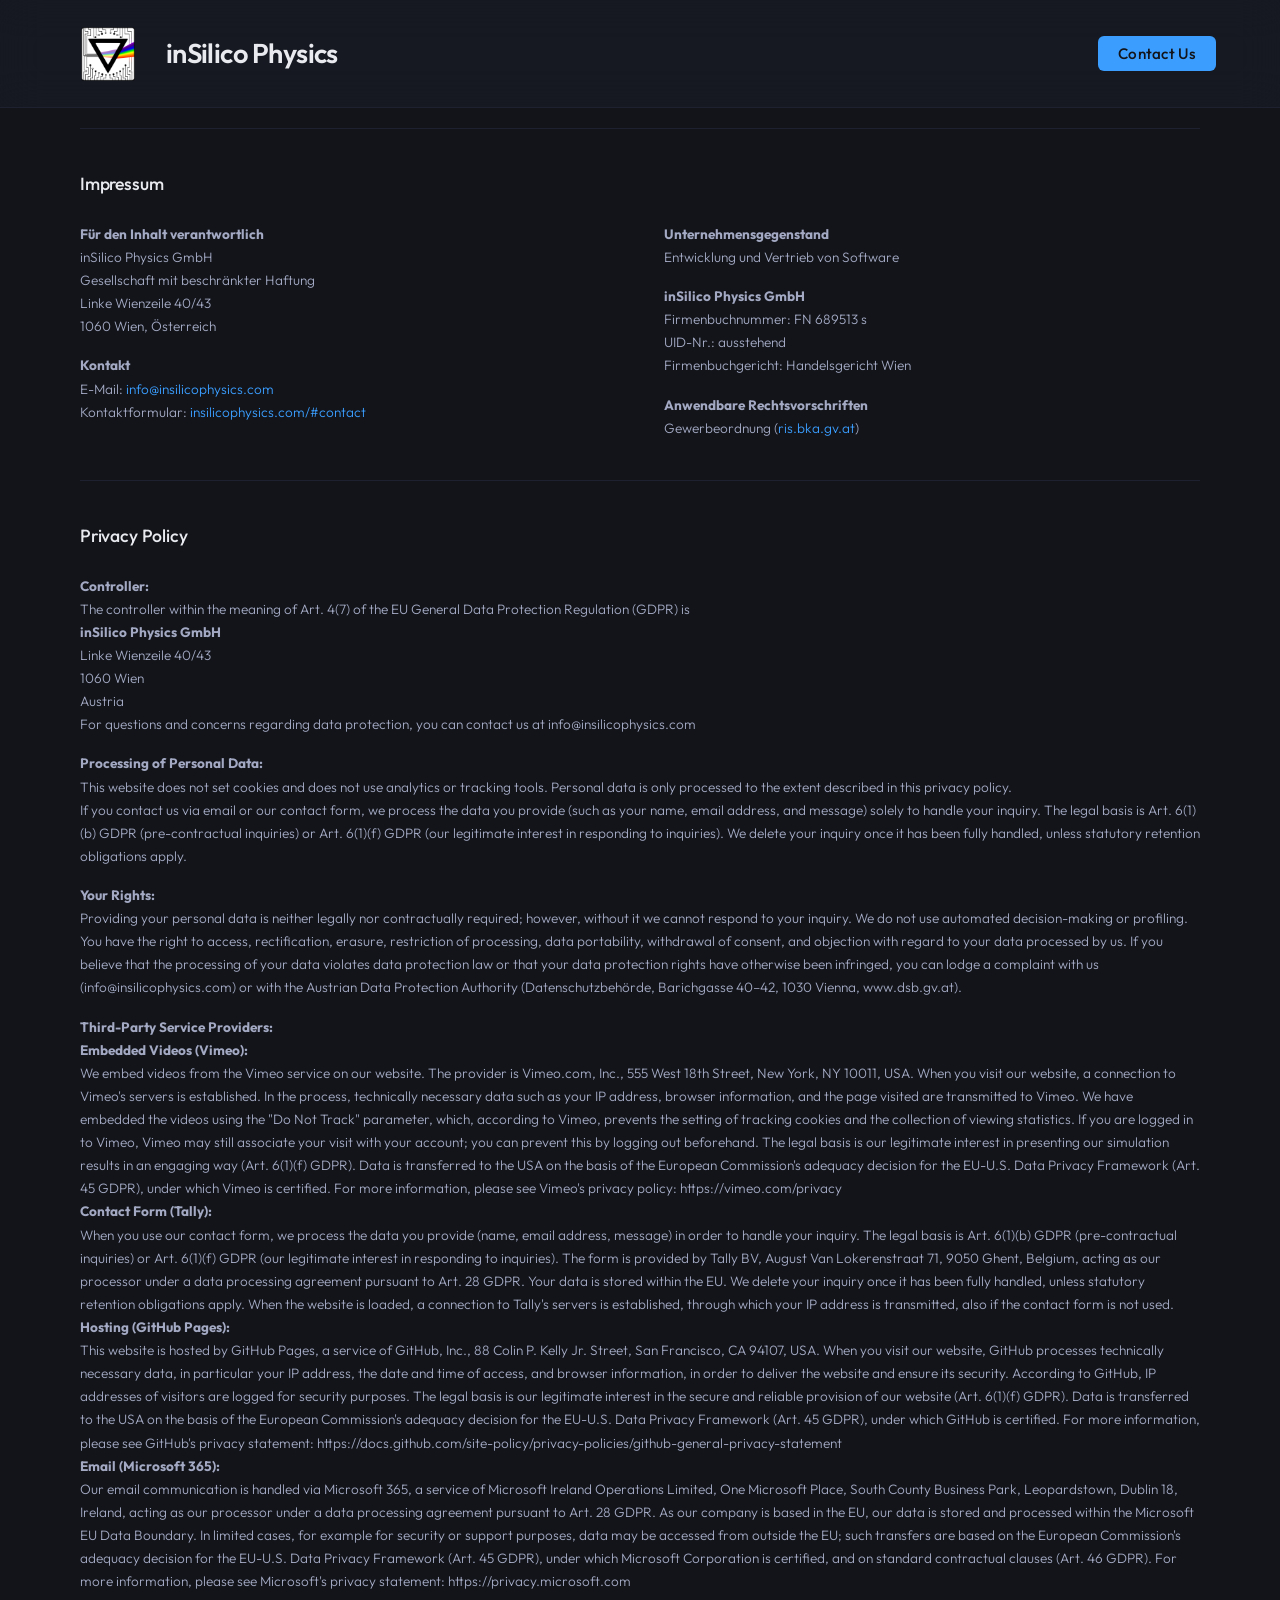
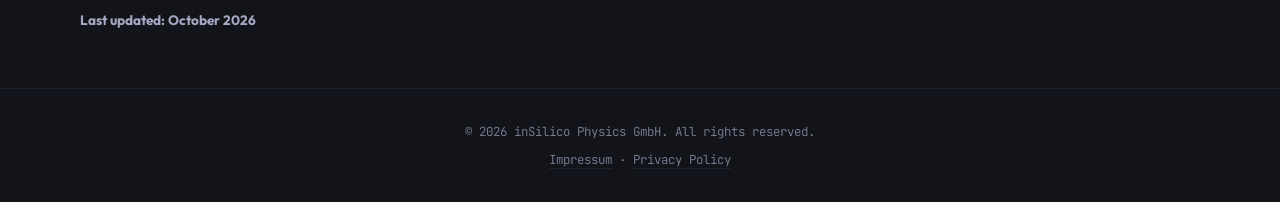
==== commit 7abb40ee: "update privacy policy" ====
--- a/legal.html
+++ b/legal.html
@@ -65,6 +65,7 @@
       This website does not set cookies and does not use analytics or tracking tools. Personal data is only processed to the extent described in this privacy policy.<br>
       If you contact us via email or our contact form, we process the data you provide (such as your name, email address, and message) solely to handle your inquiry. The legal basis is Art. 6(1)(b) GDPR (pre-contractual inquiries) or Art. 6(1)(f) GDPR (our legitimate interest in responding to inquiries). We delete your inquiry once it has been fully handled, unless statutory retention obligations apply.</p>
       <p><strong>Your Rights:</strong><br>
+      Providing your personal data is neither legally nor contractually required; however, without it we cannot respond to your inquiry. We do not use automated decision-making or profiling.<br>
       You have the right to access, rectification, erasure, restriction of processing, data portability, withdrawal of consent, and objection with regard to your data processed by us. If you believe that the processing of your data violates data protection law or that your data protection rights have otherwise been infringed, you can lodge a complaint with us (info@insilicophysics.com) or with the Austrian Data Protection Authority (Datenschutzbehörde, Barichgasse 40–42, 1030 Vienna, www.dsb.gv.at).</p>
       <p><strong>Third-Party Service Providers:</strong><br>
       <strong>Embedded Videos (Vimeo):</strong><br>
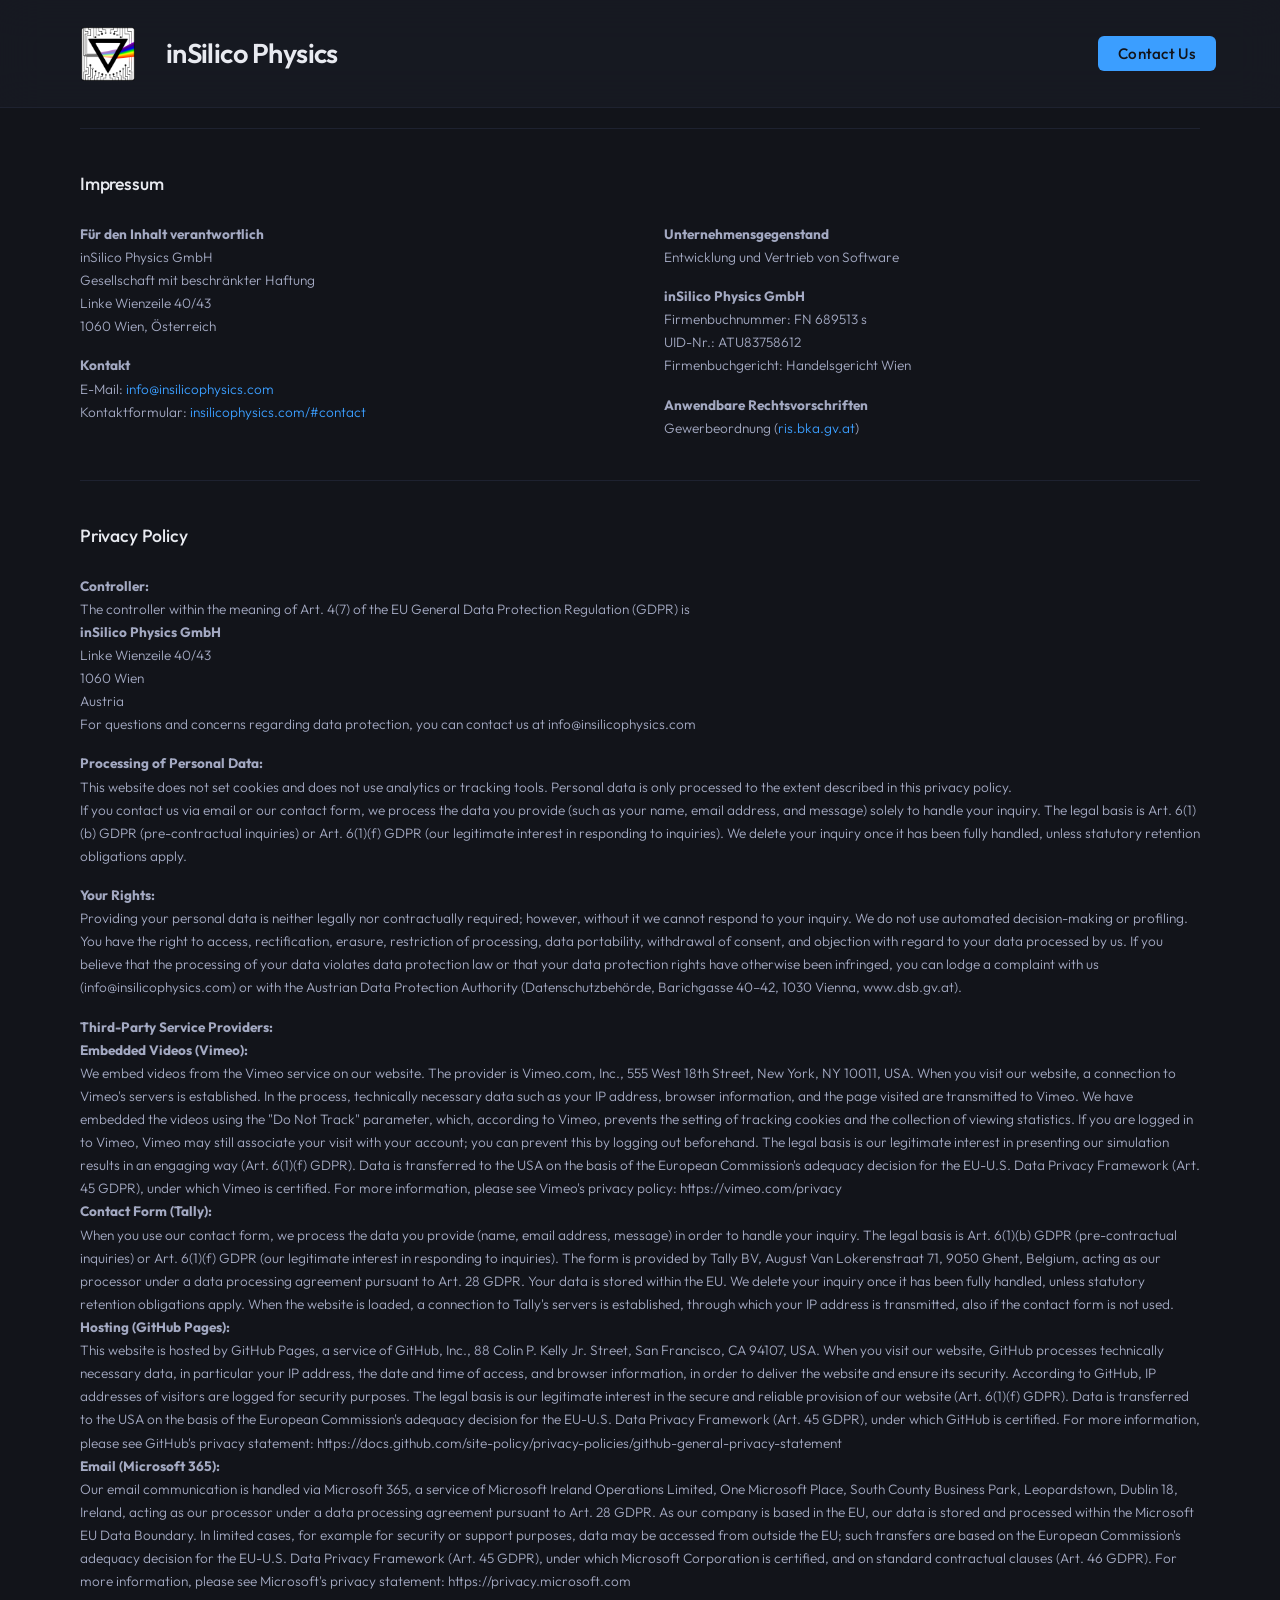
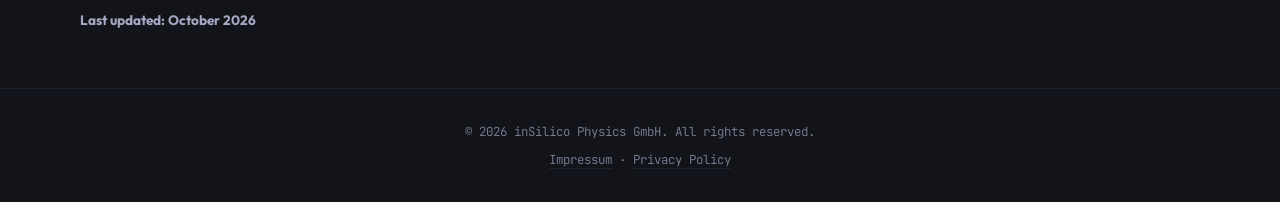
==== commit 4ab40858: "add UID to imprint" ====
--- a/legal.html
+++ b/legal.html
@@ -42,7 +42,7 @@
             Entwicklung und Vertrieb von Software</p>
             <p style="margin-top: 1rem;"><strong>inSilico Physics GmbH</strong><br>
             Firmenbuchnummer: FN 689513 s<br>
-            UID-Nr.: ausstehend<br>
+            UID-Nr.: ATU83758612<br>
             Firmenbuchgericht: Handelsgericht Wien</p>
             <p style="margin-top: 1rem;"><strong>Anwendbare Rechtsvorschriften</strong><br>
             Gewerbeordnung (<a href="https://www.ris.bka.gv.at/GeltendeFassung.wxe?Abfrage=Bundesnormen&Gesetzesnummer=10007517" target="_blank" rel="noopener">ris.bka.gv.at</a>)</p>
--- a/style.css
+++ b/style.css
@@ -814,6 +814,17 @@
     }
     .form-status.success { color: #4ade80; }
     .form-status.error { color: var(--accent-warm); }
+    
+    .form-privacy-note {
+  font-size: 0.8rem;
+  color: var(--fg-muted);
+  margin-top: 0.75rem;
+}
+.form-privacy-note a {
+  color: var(--accent);
+  text-decoration: none;
+}
+.form-privacy-note a:hover { text-decoration: underline; }
 
     /* IMPRESSUM */
     .impressum {
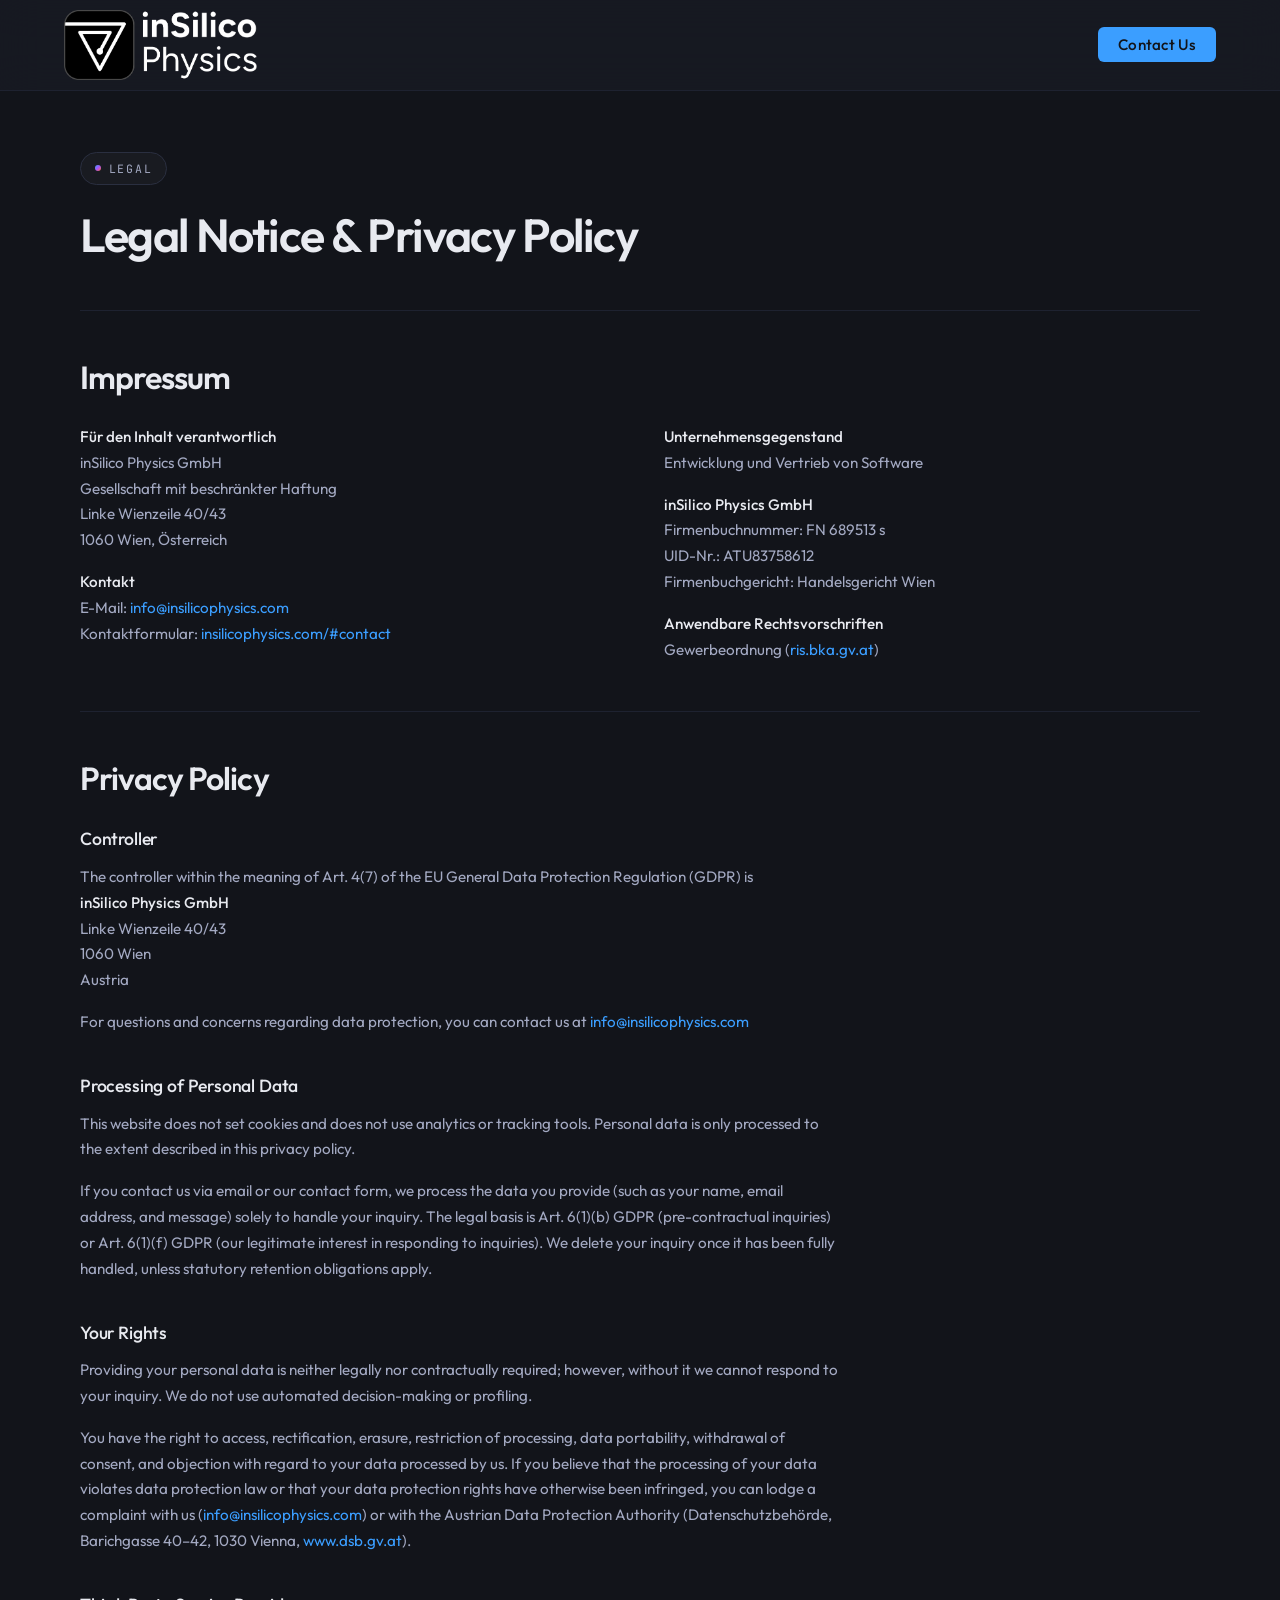
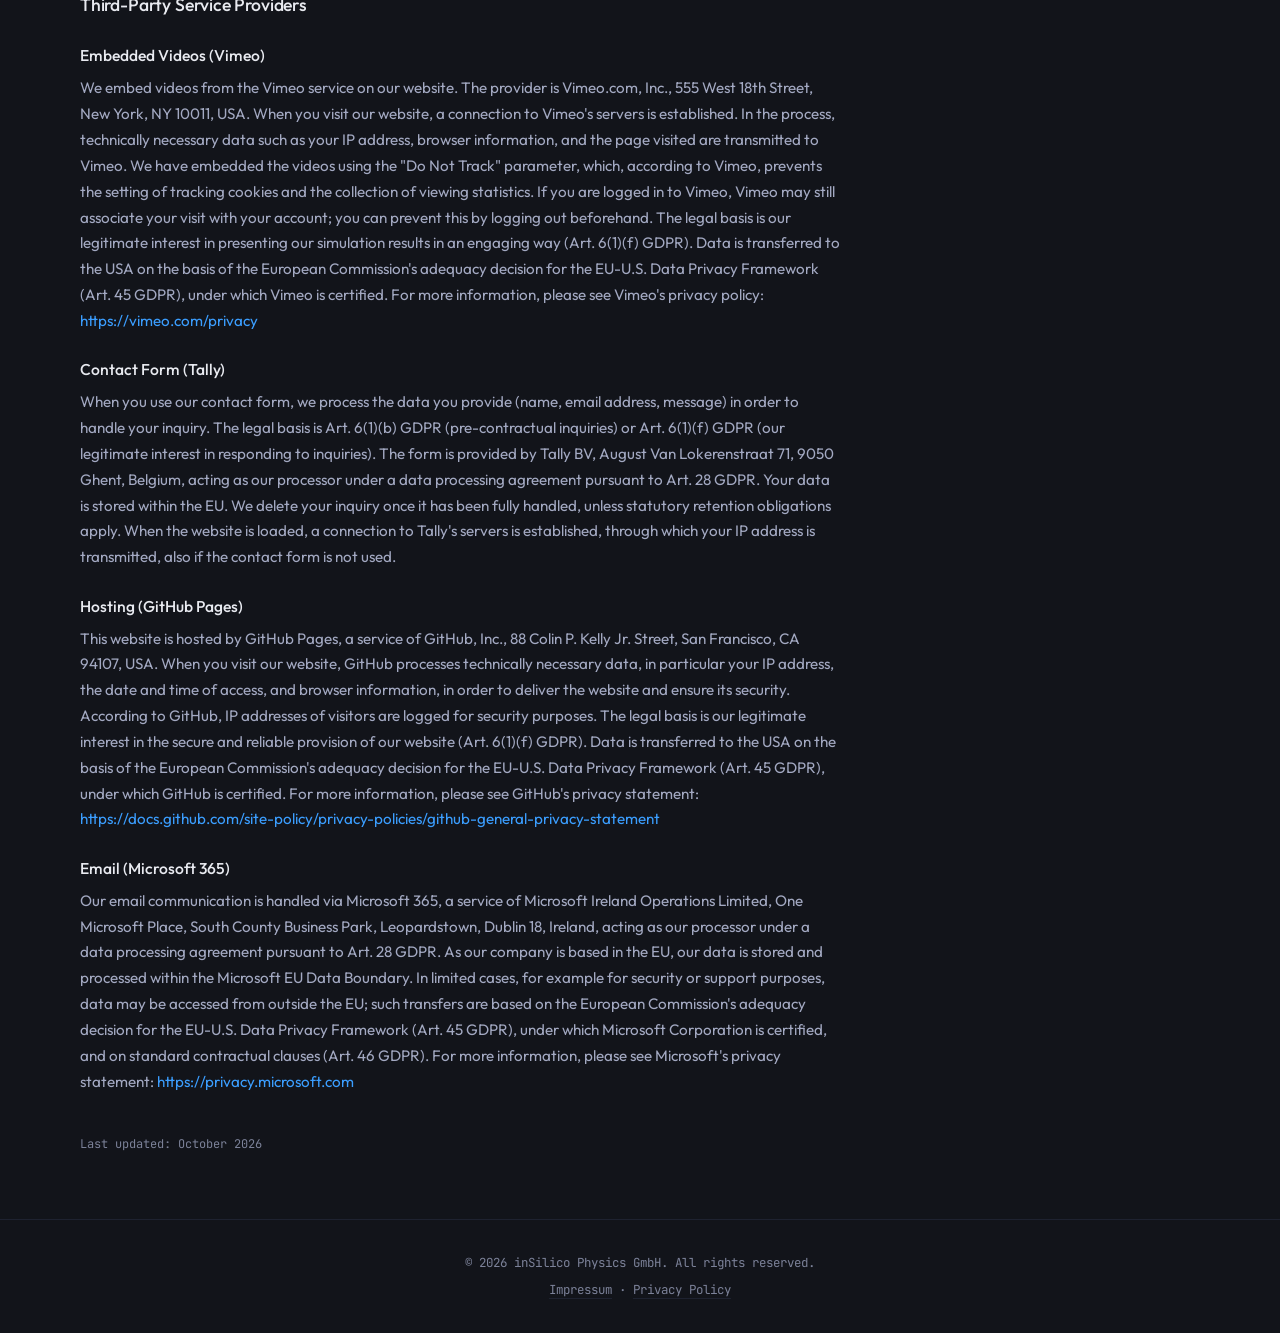
==== commit a6ba91cf: "various updates" ====
--- a/legal.html
+++ b/legal.html
@@ -4,7 +4,9 @@
   <meta charset="UTF-8">
   <meta name="viewport" content="width=device-width, initial-scale=1.0">
   <title>Legal Notice & Privacy Policy — inSilico Physics</title>
-  <link rel="icon" type="image/png" href="images/logo.png">
+  <link rel="icon" href="images/favicon.ico" sizes="any">
+  <link rel="icon" type="image/png" href="images/favicon-192.png" sizes="192x192">
+  <link rel="apple-touch-icon" href="images/apple-touch-icon.png">
   <link rel="stylesheet" href="style.css">
 </head>
 <body>
@@ -12,71 +14,84 @@
   <nav>
     <div class="nav-inner">
       <a href="index.html" class="logo">
-        <div class="logo-mark"><img src="images/logo.png" alt="inSilico Physics logo"></div>
-        <span class="logo-word">inSilico Physics</span>
+        <div class="logo-mark"><img src="images/logo.png" alt="inSilico Physics"></div>
       </a>
-      <ul id="nav-menu">
+      <ul id="nav-menu" class="nav-simple">
         <li><a href="index.html#contact" class="nav-cta">Contact Us</a></li>
       </ul>
     </div>
   </nav>
 
-  <div class="container legal-page" style="padding-top: 8rem;">
-    <div class="section-divider"></div>
-
-        <section id="impressum" class="impressum" lang="de">
-        <h3>Impressum</h3>
-        <div class="impressum-grid">
-            <div>
-            <p><strong>Für den Inhalt verantwortlich</strong><br>
-            inSilico Physics GmbH<br>
-            Gesellschaft mit beschränkter Haftung<br>
-            Linke Wienzeile 40/43<br>
-            1060 Wien, Österreich</p>
-            <p style="margin-top: 1rem;"><strong>Kontakt</strong><br>
-            E-Mail: <a href="mailto:info@insilicophysics.com">info@insilicophysics.com</a><br>
-            Kontaktformular: <a href="index.html#contact">insilicophysics.com/#contact</a></p>
-            </div>
-            <div>
-            <p><strong>Unternehmensgegenstand</strong><br>
-            Entwicklung und Vertrieb von Software</p>
-            <p style="margin-top: 1rem;"><strong>inSilico Physics GmbH</strong><br>
-            Firmenbuchnummer: FN 689513 s<br>
-            UID-Nr.: ATU83758612<br>
-            Firmenbuchgericht: Handelsgericht Wien</p>
-            <p style="margin-top: 1rem;"><strong>Anwendbare Rechtsvorschriften</strong><br>
-            Gewerbeordnung (<a href="https://www.ris.bka.gv.at/GeltendeFassung.wxe?Abfrage=Bundesnormen&Gesetzesnummer=10007517" target="_blank" rel="noopener">ris.bka.gv.at</a>)</p>
-            </div>
-        </div>
-        </section>
+  <div class="container legal-page">
+    <header class="legal-hero">
+      <div class="section-tag">Legal</div>
+      <h1 class="legal-title">Legal Notice &amp; Privacy Policy</h1>
+    </header>
 
     <div class="section-divider"></div>
 
-    <section id="privacy" class="impressum">
-      <h3>Privacy Policy</h3>
-      <p><strong>Controller:</strong><br>
-      The controller within the meaning of Art. 4(7) of the EU General Data Protection Regulation (GDPR) is<br>
+    <section id="impressum" class="impressum" lang="de">
+      <h2>Impressum</h2>
+      <div class="impressum-grid">
+        <div>
+          <p><strong>Für den Inhalt verantwortlich</strong><br>
+          inSilico Physics GmbH<br>
+          Gesellschaft mit beschränkter Haftung<br>
+          Linke Wienzeile 40/43<br>
+          1060 Wien, Österreich</p>
+          <p><strong>Kontakt</strong><br>
+          E-Mail: <a href="mailto:info@insilicophysics.com">info@insilicophysics.com</a><br>
+          Kontaktformular: <a href="index.html#contact">insilicophysics.com/#contact</a></p>
+        </div>
+        <div>
+          <p><strong>Unternehmensgegenstand</strong><br>
+          Entwicklung und Vertrieb von Software</p>
+          <p><strong>inSilico Physics GmbH</strong><br>
+          Firmenbuchnummer: FN 689513 s<br>
+          UID-Nr.: ATU83758612<br>
+          Firmenbuchgericht: Handelsgericht Wien</p>
+          <p><strong>Anwendbare Rechtsvorschriften</strong><br>
+          Gewerbeordnung (<a href="https://www.ris.bka.gv.at/GeltendeFassung.wxe?Abfrage=Bundesnormen&Gesetzesnummer=10007517" target="_blank" rel="noopener">ris.bka.gv.at</a>)</p>
+        </div>
+      </div>
+    </section>
+
+    <div class="section-divider"></div>
+
+    <section id="privacy" class="impressum legal-text">
+      <h2>Privacy Policy</h2>
+
+      <h3>Controller</h3>
+      <p>The controller within the meaning of Art. 4(7) of the EU General Data Protection Regulation (GDPR) is<br>
       <strong>inSilico Physics GmbH</strong><br>
       Linke Wienzeile 40/43<br>
       1060 Wien<br>
-      Austria<br>
-      For questions and concerns regarding data protection, you can contact us at info@insilicophysics.com</p>
-      <p><strong>Processing of Personal Data:</strong><br>
-      This website does not set cookies and does not use analytics or tracking tools. Personal data is only processed to the extent described in this privacy policy.<br>
-      If you contact us via email or our contact form, we process the data you provide (such as your name, email address, and message) solely to handle your inquiry. The legal basis is Art. 6(1)(b) GDPR (pre-contractual inquiries) or Art. 6(1)(f) GDPR (our legitimate interest in responding to inquiries). We delete your inquiry once it has been fully handled, unless statutory retention obligations apply.</p>
-      <p><strong>Your Rights:</strong><br>
-      Providing your personal data is neither legally nor contractually required; however, without it we cannot respond to your inquiry. We do not use automated decision-making or profiling.<br>
-      You have the right to access, rectification, erasure, restriction of processing, data portability, withdrawal of consent, and objection with regard to your data processed by us. If you believe that the processing of your data violates data protection law or that your data protection rights have otherwise been infringed, you can lodge a complaint with us (info@insilicophysics.com) or with the Austrian Data Protection Authority (Datenschutzbehörde, Barichgasse 40–42, 1030 Vienna, www.dsb.gv.at).</p>
-      <p><strong>Third-Party Service Providers:</strong><br>
-      <strong>Embedded Videos (Vimeo):</strong><br>
-        We embed videos from the Vimeo service on our website. The provider is Vimeo.com, Inc., 555 West 18th Street, New York, NY 10011, USA. When you visit our website, a connection to Vimeo's servers is established. In the process, technically necessary data such as your IP address, browser information, and the page visited are transmitted to Vimeo. We have embedded the videos using the "Do Not Track" parameter, which, according to Vimeo, prevents the setting of tracking cookies and the collection of viewing statistics. If you are logged in to Vimeo, Vimeo may still associate your visit with your account; you can prevent this by logging out beforehand. The legal basis is our legitimate interest in presenting our simulation results in an engaging way (Art. 6(1)(f) GDPR). Data is transferred to the USA on the basis of the European Commission's adequacy decision for the EU-U.S. Data Privacy Framework (Art. 45 GDPR), under which Vimeo is certified. For more information, please see Vimeo's privacy policy: https://vimeo.com/privacy<br>
-        <strong>Contact Form (Tally):</strong><br>
-        When you use our contact form, we process the data you provide (name, email address, message) in order to handle your inquiry. The legal basis is Art. 6(1)(b) GDPR (pre-contractual inquiries) or Art. 6(1)(f) GDPR (our legitimate interest in responding to inquiries). The form is provided by Tally BV, August Van Lokerenstraat 71, 9050 Ghent, Belgium, acting as our processor under a data processing agreement pursuant to Art. 28 GDPR. Your data is stored within the EU. We delete your inquiry once it has been fully handled, unless statutory retention obligations apply. When the website is loaded, a connection to Tally's servers is established, through which your IP address is transmitted, also if the contact form is not used.<br>
-        <strong>Hosting (GitHub Pages):</strong><br>
-        This website is hosted by GitHub Pages, a service of GitHub, Inc., 88 Colin P. Kelly Jr. Street, San Francisco, CA 94107, USA. When you visit our website, GitHub processes technically necessary data, in particular your IP address, the date and time of access, and browser information, in order to deliver the website and ensure its security. According to GitHub, IP addresses of visitors are logged for security purposes. The legal basis is our legitimate interest in the secure and reliable provision of our website (Art. 6(1)(f) GDPR). Data is transferred to the USA on the basis of the European Commission's adequacy decision for the EU-U.S. Data Privacy Framework (Art. 45 GDPR), under which GitHub is certified. For more information, please see GitHub's privacy statement: https://docs.github.com/site-policy/privacy-policies/github-general-privacy-statement<br>
-        <strong>Email (Microsoft 365):</strong><br>
-        Our email communication is handled via Microsoft 365, a service of Microsoft Ireland Operations Limited, One Microsoft Place, South County Business Park, Leopardstown, Dublin 18, Ireland, acting as our processor under a data processing agreement pursuant to Art. 28 GDPR. As our company is based in the EU, our data is stored and processed within the Microsoft EU Data Boundary. In limited cases, for example for security or support purposes, data may be accessed from outside the EU; such transfers are based on the European Commission's adequacy decision for the EU-U.S. Data Privacy Framework (Art. 45 GDPR), under which Microsoft Corporation is certified, and on standard contractual clauses (Art. 46 GDPR). For more information, please see Microsoft's privacy statement: https://privacy.microsoft.com</p>
-        <p><strong>Last updated: October 2026</strong></p>
+      Austria</p>
+      <p>For questions and concerns regarding data protection, you can contact us at <a href="mailto:info@insilicophysics.com">info@insilicophysics.com</a></p>
+
+      <h3>Processing of Personal Data</h3>
+      <p>This website does not set cookies and does not use analytics or tracking tools. Personal data is only processed to the extent described in this privacy policy.</p>
+      <p>If you contact us via email or our contact form, we process the data you provide (such as your name, email address, and message) solely to handle your inquiry. The legal basis is Art. 6(1)(b) GDPR (pre-contractual inquiries) or Art. 6(1)(f) GDPR (our legitimate interest in responding to inquiries). We delete your inquiry once it has been fully handled, unless statutory retention obligations apply.</p>
+
+      <h3>Your Rights</h3>
+      <p>Providing your personal data is neither legally nor contractually required; however, without it we cannot respond to your inquiry. We do not use automated decision-making or profiling.</p>
+      <p>You have the right to access, rectification, erasure, restriction of processing, data portability, withdrawal of consent, and objection with regard to your data processed by us. If you believe that the processing of your data violates data protection law or that your data protection rights have otherwise been infringed, you can lodge a complaint with us (<a href="mailto:info@insilicophysics.com">info@insilicophysics.com</a>) or with the Austrian Data Protection Authority (Datenschutzbehörde, Barichgasse 40–42, 1030 Vienna, <a href="https://www.dsb.gv.at" target="_blank" rel="noopener">www.dsb.gv.at</a>).</p>
+
+      <h3>Third-Party Service Providers</h3>
+
+      <h4>Embedded Videos (Vimeo)</h4>
+      <p>We embed videos from the Vimeo service on our website. The provider is Vimeo.com, Inc., 555 West 18th Street, New York, NY 10011, USA. When you visit our website, a connection to Vimeo's servers is established. In the process, technically necessary data such as your IP address, browser information, and the page visited are transmitted to Vimeo. We have embedded the videos using the "Do Not Track" parameter, which, according to Vimeo, prevents the setting of tracking cookies and the collection of viewing statistics. If you are logged in to Vimeo, Vimeo may still associate your visit with your account; you can prevent this by logging out beforehand. The legal basis is our legitimate interest in presenting our simulation results in an engaging way (Art. 6(1)(f) GDPR). Data is transferred to the USA on the basis of the European Commission's adequacy decision for the EU-U.S. Data Privacy Framework (Art. 45 GDPR), under which Vimeo is certified. For more information, please see Vimeo's privacy policy: <a href="https://vimeo.com/privacy" target="_blank" rel="noopener">https://vimeo.com/privacy</a></p>
+
+      <h4>Contact Form (Tally)</h4>
+      <p>When you use our contact form, we process the data you provide (name, email address, message) in order to handle your inquiry. The legal basis is Art. 6(1)(b) GDPR (pre-contractual inquiries) or Art. 6(1)(f) GDPR (our legitimate interest in responding to inquiries). The form is provided by Tally BV, August Van Lokerenstraat 71, 9050 Ghent, Belgium, acting as our processor under a data processing agreement pursuant to Art. 28 GDPR. Your data is stored within the EU. We delete your inquiry once it has been fully handled, unless statutory retention obligations apply. When the website is loaded, a connection to Tally's servers is established, through which your IP address is transmitted, also if the contact form is not used.</p>
+
+      <h4>Hosting (GitHub Pages)</h4>
+      <p>This website is hosted by GitHub Pages, a service of GitHub, Inc., 88 Colin P. Kelly Jr. Street, San Francisco, CA 94107, USA. When you visit our website, GitHub processes technically necessary data, in particular your IP address, the date and time of access, and browser information, in order to deliver the website and ensure its security. According to GitHub, IP addresses of visitors are logged for security purposes. The legal basis is our legitimate interest in the secure and reliable provision of our website (Art. 6(1)(f) GDPR). Data is transferred to the USA on the basis of the European Commission's adequacy decision for the EU-U.S. Data Privacy Framework (Art. 45 GDPR), under which GitHub is certified. For more information, please see GitHub's privacy statement: <a href="https://docs.github.com/site-policy/privacy-policies/github-general-privacy-statement" target="_blank" rel="noopener">https://docs.github.com/site-policy/privacy-policies/github-general-privacy-statement</a></p>
+
+      <h4>Email (Microsoft 365)</h4>
+      <p>Our email communication is handled via Microsoft 365, a service of Microsoft Ireland Operations Limited, One Microsoft Place, South County Business Park, Leopardstown, Dublin 18, Ireland, acting as our processor under a data processing agreement pursuant to Art. 28 GDPR. As our company is based in the EU, our data is stored and processed within the Microsoft EU Data Boundary. In limited cases, for example for security or support purposes, data may be accessed from outside the EU; such transfers are based on the European Commission's adequacy decision for the EU-U.S. Data Privacy Framework (Art. 45 GDPR), under which Microsoft Corporation is certified, and on standard contractual clauses (Art. 46 GDPR). For more information, please see Microsoft's privacy statement: <a href="https://privacy.microsoft.com" target="_blank" rel="noopener">https://privacy.microsoft.com</a></p>
+
+      <p class="legal-updated">Last updated: October 2026</p>
     </section>
   </div>
 
--- a/style.css
+++ b/style.css
@@ -90,7 +90,7 @@
       background: var(--bg-deep);
       color: var(--fg);
       line-height: 1.7;
-      font-weight: 300;
+      font-weight: 400;
       -webkit-font-smoothing: antialiased;
       overflow-x: hidden;
     }
@@ -140,34 +140,24 @@
       gap: 1rem;
     }
     .logo {
-      font-family: var(--sans);
-      font-weight: 600;
-      font-size: clamp(1.15rem, 3.2vw, 1.7rem);
       text-decoration: none;
-      color: var(--fg);
-      letter-spacing: -0.02em;
-      display: flex;
-      align-items: center;
-      gap: clamp(0.5rem, 1.5vw, 0.85rem);
+      display: flex;
+      align-items: center;
       min-width: 0;
       flex-shrink: 1;
     }
+    /* Logo includes the wordmark (~3:1), so size it by height and let the width follow */
     .logo-mark {
-      width: clamp(52px, 9vw, 88px);
-      height: clamp(52px, 9vw, 88px);
-      border-radius: 10px;
-      overflow: hidden;
-      display: flex;
-      align-items: center;
-      justify-content: center;
+      height: clamp(44px, 5.5vw, 72px);
+      display: flex;
+      align-items: center;
       flex-shrink: 0;
     }
     .logo-mark img {
-      width: 100%;
+      display: block;
       height: 100%;
-      object-fit: contain;
-    }
-    .logo-word { white-space: nowrap; }
+      width: auto;
+    }
     nav ul { list-style: none; display: flex; gap: 2rem; align-items: center; }
     nav ul a {
       text-decoration: none;
@@ -197,27 +187,32 @@
       align-items: center;
       gap: 0.5rem;
       font-family: var(--mono);
-      font-size: 0.7rem;
+      font-size: 0.72rem;
       font-weight: 400;
       text-transform: uppercase;
       letter-spacing: 0.15em;
-      color: var(--accent);
+      color: var(--fg-body);
       margin-bottom: 1.5rem;
       padding: 0.35rem 0.85rem;
-      border: 1px solid rgba(59, 158, 255, 0.25);
+      border: 1px solid var(--border-light);
       border-radius: 100px;
-      background: var(--accent-glow);
+      background: rgba(255, 255, 255, 0.03);
     }
     .section-tag::before {
       content: '';
       width: 6px;
       height: 6px;
       border-radius: 50%;
-      background: var(--accent);
+      background: var(--gradient-laser);
+    }
+    .section-intro {
+      color: var(--fg-body);
+      max-width: 1000px;
+      font-size: 1.05rem;
     }
 
     h1 {
-      font-size: clamp(2.2rem, 6vw, 4.0rem);
+      font-size: clamp(1.75rem, 4.2vw, 2.85rem);
       font-weight: 700;
       line-height: 1.08;
       letter-spacing: -0.04em;
@@ -237,8 +232,8 @@
 
     /* HERO */
     .hero {
-      padding-top: 11rem;
-      padding-bottom: 7rem;
+      padding-top: 9.5rem;
+      padding-bottom: 5rem;
       position: relative;
       overflow: hidden;
     }
@@ -252,8 +247,64 @@
       background: radial-gradient(ellipse, rgba(59, 158, 255, 0.06) 0%, rgba(168, 85, 247, 0.03) 40%, transparent 70%);
       pointer-events: none;
     }
-    .hero-content { max-width: 800px; position: relative; z-index: 1; }
+    .hero-inner {
+      position: relative;
+      z-index: 1;
+      display: grid;
+      grid-template-columns: minmax(0, 1.25fr) minmax(0, 0.75fr);
+      gap: 3rem;
+      align-items: center;
+    }
+    .hero-content { max-width: 680px; }
+    .hero-visual {
+      margin: 0;
+      position: relative;
+      justify-self: end;
+      width: 100%;
+      max-width: 440px;
+    }
+    .hero-visual img {
+      display: block;
+      width: 100%;
+      height: auto;
+    }
+    .hero-label {
+      position: absolute;
+      left: 6%;
+      font-family: var(--mono);
+      font-size: 0.7rem;
+      letter-spacing: 0.06em;
+      color: var(--fg-body);
+      background: rgba(18, 20, 26, 0.7);
+      padding: 0.2rem 0.55rem;
+      border-radius: 4px;
+      white-space: nowrap;
+    }
+    .hero-label-a { top: 47%; }
+    .hero-label-b { bottom: 3%; }
+    /* scale bars: widths are the real 1 mm / 10 µm as a share of the image width */
+    .scale-bar {
+      position: absolute;
+      left: 6%;
+      font-family: var(--mono);
+      font-size: 0.7rem;
+      letter-spacing: 0.04em;
+      color: var(--fg);
+      text-align: center;
+      line-height: 1;
+    }
+    .scale-bar i {
+      display: block;
+      height: 3px;
+      background: var(--fg);
+      border-radius: 1px;
+      margin-bottom: 0.35rem;
+    }
+    .scale-bar-a { top: 1.4%; width: 28.1%; }
+    .scale-bar-b { top: 55%; width: 16.1%; }
+    .hero-punch { color: var(--fg); }
     .hero h1 { margin-bottom: 1.5rem; }
+    .nowrap { white-space: nowrap; }
     .hero h1 .gradient-text {
       background: var(--gradient-laser);
       -webkit-background-clip: text;
@@ -262,7 +313,7 @@
     }
     .hero p {
       font-size: 1.2rem;
-      color: var(--fg-muted);
+      color: var(--fg-body);
       max-width: 600px;
       margin-bottom: 2.5rem;
       line-height: 1.8;
@@ -322,40 +373,57 @@
     .cap-card {
       background: var(--bg-card);
       padding: 2.5rem;
-      transition: background 0.3s;
       position: relative;
     }
-    .cap-card:hover { background: var(--bg-card-hover); }
     .cap-icon {
       width: 44px;
       height: 44px;
       border-radius: 10px;
-      background: var(--accent-glow);
-      border: 1px solid rgba(59, 158, 255, 0.2);
+      background: rgba(255, 255, 255, 0.04);
+      border: 1px solid var(--border-light);
       display: flex;
       align-items: center;
       justify-content: center;
       margin-bottom: 1.25rem;
       font-size: 1.2rem;
-      color: var(--accent);
-    }
+      color: var(--fg-body);
+    }
+    @supports (background: color-mix(in srgb, red 10%, transparent)) {
+      .cap-icon {
+        background: color-mix(in srgb, currentColor 12%, transparent);
+        border-color: color-mix(in srgb, currentColor 28%, transparent);
+      }
+    }
+    .cap-card:nth-child(1) .cap-icon { color: #3b9eff; }
+    .cap-card:nth-child(2) .cap-icon { color: #6781fc; }
+    .cap-card:nth-child(3) .cap-icon { color: #9264f9; }
+    .cap-card:nth-child(4) .cap-icon { color: #b959d2; }
+    .cap-card:nth-child(5) .cap-icon { color: #dc6287; }
+    .cap-card:nth-child(6) .cap-icon { color: #ff6b3d; }
+    .cap-icon svg [fill="#3b9eff"] { fill: currentColor; }
+    .cap-icon svg [stroke="#3b9eff"],
+    .cap-icon svg[stroke="#3b9eff"] { stroke: currentColor; }
     .cap-card h3 { margin-bottom: 0.6rem; }
     .cap-card p {
       font-size: 0.96rem;
       color: var(--fg-body);
       line-height: 1.7;
     }
-    .cap-tag {
-      display: inline-block;
-      font-family: var(--mono);
-      font-size: 0.68rem;
+    .cap-tags {
+      display: flex;
+      flex-wrap: wrap;
+      gap: 0.4rem;
+      margin-top: 1rem;
+    }
+    .cap-tags span {
+      font-family: var(--mono);
+      font-size: 0.72rem;
       color: var(--fg-muted);
       background: rgba(255,255,255,0.03);
-      border: 1px solid var(--border);
-      padding: 0.2rem 0.6rem;
+      border: 1px solid var(--border-light);
+      padding: 0.15rem 0.55rem;
       border-radius: 4px;
-      margin-top: 1rem;
-      letter-spacing: 0.05em;
+      letter-spacing: 0.03em;
     }
 
     /* APPLICATIONS */
@@ -369,15 +437,18 @@
     .app-category {
       display: flex;
       flex-direction: column;
+      background: var(--bg-card);
+      border: 1px solid var(--border);
+      border-radius: 12px;
+      overflow: hidden;
+      transition: border-color 0.3s, box-shadow 0.3s;
     }
     .app-category:last-child:nth-child(odd) {
       grid-column: 1 / -1;
     }
     .app-category-header {
-      padding: 2rem 2rem 1.25rem;
-      border-bottom: 1px solid var(--border);
+      padding: 1.6rem 1.75rem 1.25rem;
       position: relative;
-      min-height: 140px;
     }
     .app-category:hover {
       border-color: var(--border-light);
@@ -391,33 +462,47 @@
       background: var(--gradient-laser);
     }
     .app-category-header h3 {
-      font-size: 1.4rem;
+      font-size: 1.2rem;
       font-weight: 600;
       text-transform: uppercase;
       letter-spacing: 0.08em;
-      color: var(--accent);
-      margin-bottom: 0.4rem;
+      color: var(--fg);
+      margin-bottom: 0.3rem;
     }
     .app-category-header p {
       font-size: 0.95rem;
       color: var(--fg-body);
       line-height: 1.6;
     }
-    .app-sub-list { padding: 0.5rem 0; }
-    .app-sub-item {
-      padding: 1rem 2rem;
-      border-bottom: 1px solid var(--border);
+    .app-sub-list { margin-top: auto; }
+    .app-sub-item { border-top: 1px solid var(--border-light); }
+    .app-sub-item summary {
+      list-style: none;
+      display: flex;
+      justify-content: space-between;
+      align-items: center;
+      gap: 1rem;
+      padding: 0.85rem 1.75rem;
+      cursor: pointer;
       transition: background 0.2s;
     }
-    .app-sub-item:last-child { border-bottom: none; }
-    .app-sub-item:hover { background: var(--bg-card-hover); }
+    .app-sub-item summary::-webkit-details-marker { display: none; }
+    .app-sub-item summary:hover { background: var(--bg-card-hover); }
     .app-sub-item h4 {
-      font-size: 1.05rem;
+      font-size: 1rem;
       font-weight: 500;
       color: var(--fg);
     }
+    .app-toggle {
+      font-size: 1.15rem;
+      line-height: 1;
+      color: var(--fg-muted);
+      transition: transform 0.3s, color 0.3s;
+    }
+    .app-sub-item[open] .app-toggle { transform: rotate(45deg); color: var(--fg); }
+    .app-sub-body { padding: 0 1.75rem 1.1rem; }
     .app-sub-item p {
-      font-size: 0.9rem;
+      font-size: 0.92rem;
       color: var(--fg-body);
       line-height: 1.6;
     }
@@ -429,7 +514,7 @@
     }
     .app-tags span {
       font-family: var(--mono);
-      font-size: 0.63rem;
+      font-size: 0.72rem;
       color: var(--fg-muted);
       background: rgba(255,255,255,0.03);
       border: 1px solid var(--border);
@@ -437,43 +522,128 @@
       border-radius: 4px;
     }
 
-    /* VIDEOS */
-    .video-grid {
+    /* MEDIA PLAYER */
+    .media-filters {
+      display: flex; flex-wrap: wrap; gap: 0.5rem;
+      margin-top: 2rem;
+    }
+    .chip {
+      font: 500 0.85rem var(--sans);
+      color: var(--fg-muted);
+      background: transparent;
+      border: 1px solid var(--border-light);
+      border-radius: 999px;
+      padding: 0.4rem 0.9rem;
+      cursor: pointer;
+      display: inline-flex; align-items: center; gap: 0.45rem;
+      transition: color .2s, border-color .2s, background .2s;
+    }
+    .chip:hover { color: var(--fg); border-color: var(--fg-dim); }
+    .chip.active { color: var(--fg); background: var(--bg-card); border-color: var(--fg-dim); }
+    .chip-n { font: 0.72rem var(--mono); color: var(--fg-dim); }
+    .chip.active .chip-n { color: var(--fg-muted); }
+
+    .media-player {
       display: grid;
-      grid-template-columns: repeat(auto-fit, minmax(340px, 1fr));
-      gap: 1.5rem;
-      margin-top: 3rem;
-    }
-    .video-card {
+      grid-template-columns: minmax(0, 1fr) 340px;
+      gap: 1.25rem;
+      margin-top: 1.25rem;
+      align-items: start;
+    }
+    .mp-main {
       background: var(--bg-card);
-      border: 1px solid var(--border);
-      border-radius: 12px;
+      border: 1px solid var(--border-light);
+      border-radius: 14px;
       overflow: hidden;
-      transition: all 0.3s;
-    }
-    .video-card:hover {
-      border-color: var(--border-light);
-      box-shadow: 0 8px 40px rgba(0,0,0,0.3);
-    }
-    .video-card .embed-wrap {
+    }
+    .mp-stage {
       position: relative;
-      padding-bottom: 56.25%;
-      height: 0;
-      background: var(--bg);
-    }
-    .video-card iframe {
-      position: absolute;
-      top: 0; left: 0;
+      aspect-ratio: 16 / 9;
+      background: #000;
+      cursor: pointer;
+    }
+    .mp-stage iframe, .mp-poster {
+      position: absolute; inset: 0;
       width: 100%; height: 100%;
-      border: none;
-    }
-    .video-card .video-meta { padding: 1.25rem 1.5rem; }
-    .video-card h3 { font-size: 1rem; margin-bottom: 0.3rem; }
-    .video-card p {
-      font-size: 0.85rem;
-      color: var(--fg-muted);
-      font-family: var(--mono);
-    }
+      border: 0;
+    }
+    .mp-poster { object-fit: contain; }
+    .mp-play {
+      position: absolute; left: 50%; top: 50%;
+      transform: translate(-50%, -50%);
+      width: 68px; height: 68px; border-radius: 50%;
+      border: 1px solid rgba(255,255,255,0.35);
+      background: rgba(18,20,26,0.65);
+      color: #fff;
+      display: grid; place-items: center;
+      cursor: pointer;
+      backdrop-filter: blur(6px);
+      transition: transform .2s, background .2s;
+    }
+    .mp-play svg { margin-left: 3px; }
+    .mp-stage:hover .mp-play { transform: translate(-50%, -50%) scale(1.06); background: rgba(59,158,255,0.85); }
+    .mp-caption {
+      display: flex; justify-content: space-between; align-items: flex-start; gap: 1.5rem;
+      padding: 1.1rem 1.4rem 1.25rem;
+    }
+    .mp-title { font-size: 1.15rem; margin: 0.25rem 0 0.35rem; }
+    .mp-desc { font-size: 0.92rem; color: var(--fg-body); line-height: 1.55; margin: 0; }
+    .mp-credits { margin-top: 0.8rem; font-size: 0.82rem; }
+    .mp-credits summary {
+      cursor: pointer; width: fit-content;
+      font: 0.72rem var(--mono); letter-spacing: 0.04em; text-transform: uppercase;
+      color: var(--fg-muted);
+    }
+    .mp-credits summary:hover { color: var(--fg); }
+    .mp-credits dl { margin: 0.7rem 0 0; display: grid; gap: 0.15rem; }
+    .mp-credits dt { color: var(--fg-muted); margin-top: 0.45rem; }
+    .mp-credits dt:first-child { margin-top: 0; }
+    .mp-credits dd { margin: 0; color: var(--fg); }
+    .mp-nav { display: flex; align-items: center; gap: 0.5rem; flex-shrink: 0; }
+    .mp-btn {
+      width: 36px; height: 36px; border-radius: 50%;
+      border: 1px solid var(--border-light);
+      background: transparent; color: var(--fg);
+      font-size: 1rem; cursor: pointer;
+      transition: border-color .2s, background .2s;
+    }
+    .mp-btn:hover { border-color: var(--accent); background: var(--accent-glow); }
+    .mp-count { font: 0.78rem var(--mono); color: var(--fg-muted); min-width: 3.6em; text-align: center; }
+
+    .mp-list {
+      list-style: none; margin: 0; padding: 0.4rem;
+      background: var(--bg-card);
+      border: 1px solid var(--border-light);
+      border-radius: 14px;
+      overflow-y: auto;
+      align-self: stretch;
+      contain: size;   /* list takes the player's height and scrolls */
+      scrollbar-width: thin;
+      scrollbar-color: var(--border-light) transparent;
+    }
+    .mp-list li[hidden] { display: none; }
+    .pl-item {
+      display: grid; grid-template-columns: 112px 1fr; gap: 0.8rem; align-items: center;
+      padding: 0.5rem; border-radius: 10px;
+      text-decoration: none; color: inherit;
+      border: 1px solid transparent;
+      transition: background .2s, border-color .2s;
+    }
+    .pl-item:hover { background: var(--bg-card-hover); }
+    .pl-item[aria-current="true"] { background: var(--bg-card-hover); border-color: var(--border-light); }
+    .pl-thumb {
+      position: relative; display: block;
+      aspect-ratio: 16 / 9; border-radius: 6px; overflow: hidden; background: #000;
+    }
+    .pl-thumb img { width: 100%; height: 100%; object-fit: cover; display: block; opacity: .85; transition: opacity .2s; }
+    .pl-item:hover .pl-thumb img, .pl-item[aria-current="true"] .pl-thumb img { opacity: 1; }
+    .pl-item[aria-current="true"] .pl-thumb::after {
+      content: ""; position: absolute; inset: 0; border-radius: 6px;
+      box-shadow: inset 0 0 0 2px var(--accent);
+    }
+    .pl-text { display: flex; flex-direction: column; gap: 0.2rem; min-width: 0; }
+    .pl-meta { font: 0.68rem var(--mono); letter-spacing: 0.04em; text-transform: uppercase; color: var(--fg-muted); }
+    .pl-title { font-size: 0.88rem; line-height: 1.3; color: var(--fg); }
 
     /* TEAM */
     .team-grid {
@@ -483,27 +653,20 @@
       margin-top: 3rem;
     }
     .team-card {
-      perspective: 800px;
-      height: 340px;
+      height: 360px;
       cursor: pointer;
     }
     .team-card-inner {
       position: relative;
       width: 100%;
       height: 100%;
-      transition: transform 0.6s ease;
-      transform-style: preserve-3d;
-    }
-    .team-card.flipped .team-card-inner {
-      transform: rotateY(180deg);
     }
     .team-card-front,
     .team-card-back {
       position: absolute;
       inset: 0;
-      backface-visibility: hidden;
-      -webkit-backface-visibility: hidden;
       border-radius: 12px;
+      transition: opacity 0.35s ease, visibility 0.35s;
       border: 1px solid var(--border);
       background: var(--bg-card);
       overflow: hidden;
@@ -520,17 +683,20 @@
       border-color: var(--border-light);
       box-shadow: 0 8px 30px rgba(0,0,0,0.2);
     }
+    /* front/back swap by cross-fade (a 3D flip made the browser render the photos blurry) */
+    .team-card-back { opacity: 0; visibility: hidden; }
+    .team-card.flipped .team-card-back { opacity: 1; visibility: visible; }
+    .team-card.flipped .team-card-front { opacity: 0; visibility: hidden; }
     .team-card-back {
-      transform: rotateY(180deg);
       padding: 2rem;
       display: flex;
       flex-direction: column;
       justify-content: center;
-      border-color: var(--accent);
+      border-color: var(--border-light);
     }
     .team-avatar {
-      width: 100px;
-      height: 100px;
+      width: 148px;
+      height: 148px;
       border-radius: 50%;
       background: linear-gradient(135deg, var(--bg-card-hover), var(--border));
       margin: 0 auto 1.25rem;
@@ -546,8 +712,8 @@
     .team-card-front h3 { font-size: 1.05rem; margin-bottom: 0.2rem; }
     .team-card-front .team-role {
       font-family: var(--mono);
-      font-size: 0.7rem;
-      color: var(--accent);
+      font-size: 0.72rem;
+      color: var(--fg-body);
       letter-spacing: 0.04em;
       margin-bottom: 0.5rem;
     }
@@ -602,7 +768,7 @@
     .status-date {
       font-family: var(--mono);
       font-size: 0.75rem;
-      color: var(--accent);
+      color: var(--fg-body);
       letter-spacing: 0.08em;
       display: block;
       margin-bottom: 0.75rem;
@@ -613,25 +779,41 @@
     .status-item.upcoming .status-date { color: var(--fg-muted); }
 
     /* PARTNERS */
-    .partners { text-align: center; }
+    .partner-groups {
+      display: flex;
+      flex-wrap: wrap;
+      gap: 2rem 5rem;
+      margin-top: 2.5rem;
+    }
+    .partner-label {
+      font-family: var(--mono);
+      font-size: 0.72rem;
+      letter-spacing: 0.12em;
+      text-transform: uppercase;
+      color: var(--fg-muted);
+      margin-bottom: 1rem;
+    }
     .partners-grid {
       display: flex;
-      justify-content: center;
-      align-items: center;
-      gap: 4rem;
-      margin-top: 3rem;
+      align-items: center;
+      gap: 3rem;
       flex-wrap: wrap;
     }
     .partner-logo {
       display: flex;
       align-items: center;
-      justify-content: center;
-      padding: 1.5rem 2rem;
       transition: all 0.3s;
       text-decoration: none;
     }
+    .partner-logo { gap: 1.1rem; }
+    .partner-program {
+      font-size: 0.9rem; line-height: 1.35;
+      color: var(--fg-body);
+      padding-left: 1.1rem;
+      border-left: 1px solid var(--border-light);
+    }
     .partner-logo img {
-      height: 100px;
+      height: 80px;
       width: auto;
       object-fit: contain;
     }
@@ -684,6 +866,28 @@
       flex-shrink: 0;
     }
     .pub-item.open .pub-toggle { transform: rotate(45deg); color: var(--accent); }
+    .pub-featured {
+      border: 1px solid transparent;
+      background: linear-gradient(var(--bg-card), var(--bg-card)) padding-box,
+                  var(--gradient-laser) border-box;
+      margin-bottom: 1.5rem;
+    }
+    .pub-featured .pub-header:hover { background: var(--bg-card-hover); }
+    .pub-featured .pub-title { font-size: 1.15rem; }
+    .pub-featured .pub-year { color: var(--fg-body); }
+    .pub-badge {
+      display: inline-block;
+      font-family: var(--mono);
+      font-size: 0.68rem;
+      letter-spacing: 0.1em;
+      text-transform: uppercase;
+      color: var(--fg);
+      border: 1px solid var(--border-light);
+      background: rgba(255, 255, 255, 0.05);
+      padding: 0.12rem 0.5rem;
+      border-radius: 4px;
+      margin-bottom: 0.45rem;
+    }
     .pub-body {
       max-height: 0;
       overflow: hidden;
@@ -829,14 +1033,14 @@
     /* IMPRESSUM */
     .impressum {
       padding: 4rem 0;
-      font-size: 0.85rem;
+      font-size: 0.95rem;
       color: var(--fg-body);
       line-height: 1.7;
     }
-    .impressum h3 {
+    .impressum h2 {
       color: var(--fg);
-      margin-bottom: 1.5rem;
-      font-size: 1.1rem;
+      font-size: clamp(1.5rem, 2.6vw, 2rem);
+      margin-bottom: 1.75rem;
     }
     .impressum-grid {
       display: grid;
@@ -849,9 +1053,40 @@
     }
     .impressum a:hover { text-decoration: underline; }
     
-    .legal-page .impressum { padding: 2.5rem 0; }
-    
-    #privacy p { margin-bottom: 1rem; }
+    .impressum-grid p + p { margin-top: 1rem; }
+    .impressum strong { color: var(--fg); font-weight: 500; }
+
+    .container.legal-page { padding-top: 8.5rem; }
+    .legal-hero { padding: 1rem 0 3rem; }
+    .legal-title {
+      font-size: clamp(2rem, 4vw, 2.9rem);
+      font-weight: 600;
+      letter-spacing: -0.03em;
+      line-height: 1.15;
+    }
+    .legal-page .impressum { padding: 3rem 0; }
+    .legal-text { max-width: 760px; }          /* comfortable line length for long legal text */
+    .legal-text p { margin-bottom: 1rem; }
+    .legal-text h3 {
+      font-size: 1.1rem;
+      font-weight: 500;
+      color: var(--fg);
+      margin: 2.25rem 0 0.6rem;
+    }
+    .legal-text h2 + h3 { margin-top: 0; }
+    .legal-text h4 {
+      font-size: 0.98rem;
+      font-weight: 500;
+      color: var(--fg);
+      margin: 1.4rem 0 0.4rem;
+    }
+    .legal-text a { overflow-wrap: anywhere; }
+    .legal-updated {
+      margin-top: 2.5rem;
+      font-family: var(--mono);
+      font-size: 0.75rem;
+      color: var(--fg-muted);
+    }
 
     /* FOOTER */
     footer {
@@ -888,7 +1123,7 @@
     }
     .reveal.vis {
       opacity: 1;
-      transform: translateY(0);
+      transform: none;
     }
 
     /* MOBILE */
@@ -905,10 +1140,23 @@
     }
 
     @media (max-width: 960px) {
+      .hero-inner { grid-template-columns: 1fr; gap: 2.5rem; }
+      .hero-visual { justify-self: center; max-width: 420px; }
       .cap-grid { grid-template-columns: 1fr 1fr; }
       .team-grid { grid-template-columns: 1fr 1fr; }
       .app-categories { grid-template-columns: 1fr; }
       .status-timeline { grid-template-columns: 1fr 1fr; }
+      .media-player { grid-template-columns: 1fr; }
+      .mp-list {
+        contain: none; align-self: auto;
+        display: flex; gap: 0.6rem;
+        overflow-x: auto; overflow-y: hidden;
+        scroll-snap-type: x mandatory;
+        background: none; border: 0; padding: 0 0 0.5rem;
+      }
+      .mp-list li { flex: 0 0 210px; scroll-snap-align: start; }
+      .pl-item { grid-template-columns: 1fr; gap: 0.5rem; padding: 0.45rem; background: var(--bg-card); border-color: var(--border); }
+      .pl-item[aria-current="true"] { border-color: var(--border-light); }
     }
     @media (max-width: 860px) {
       .nav-inner { padding: 0.6rem 1.25rem; }
@@ -929,17 +1177,58 @@
         overflow-y: auto;
       }
       nav ul.open { display: flex; }
+      nav ul.nav-simple {
+        display: flex;
+        position: static;
+        flex-direction: row;
+        padding: 0;
+        background: none;
+        border: 0;
+        box-shadow: none;
+        max-height: none;
+      }
+      nav ul.nav-simple li { width: auto; }
       nav ul li { width: 100%; }
       nav ul a { display: block; padding: 0.35rem 0; font-size: 1rem; }
       .nav-cta { display: inline-block !important; }
     }
     @media (max-width: 640px) {
+      .media-filters { flex-wrap: nowrap; overflow-x: auto; margin-right: -1.25rem; padding-right: 1.25rem; scrollbar-width: none; }
+      .chip { flex-shrink: 0; }
+      .mp-caption { flex-direction: column; gap: 0.9rem; padding: 1rem 1.1rem; }
+      .mp-title { font-size: 1.05rem; }
+      .mp-play { width: 56px; height: 56px; }
       .cap-grid { grid-template-columns: 1fr; }
-      .team-grid { grid-template-columns: 1fr 1fr; }
-      .team-card { height: clamp(420px, 80vh, 640px); }
-      .logo { font-size: 1.4rem; gap: 0.4rem; }
-      .logo-mark { width: 88px; height: 88px; }
-      .hero { padding-top: 8rem; padding-bottom: 4rem; }
+      /* team: compact rows on phones; tapping opens the quote below instead of flipping */
+      .team-grid { grid-template-columns: 1fr; gap: 0.75rem; margin-top: 2rem; }
+      .team-card { height: auto; }
+      .team-card-inner { transform: none !important; transition: none; border: 1px solid var(--border); border-radius: 12px; background: var(--bg-card); overflow: hidden; }
+      .team-card.flipped .team-card-inner { border-color: var(--border-light); }
+      .team-card-front, .team-card-back { position: static; border: 0; border-radius: 0; background: none; transform: none; backface-visibility: visible; -webkit-backface-visibility: visible; }
+      .team-card-front {
+        display: grid; grid-template-columns: 88px 1fr auto; grid-template-rows: auto auto;
+        column-gap: 1rem; align-items: center; justify-items: start;
+        padding: 0.9rem 1rem; text-align: left;
+      }
+      .team-card-front:hover { box-shadow: none; }
+      .team-avatar { grid-row: 1 / 3; width: 88px; height: 88px; margin: 0; font-size: 1.3rem; }
+      .team-card-front h3 { grid-column: 2; align-self: end; margin: 0; font-size: 1rem; }
+      .team-card-front .team-role { grid-column: 2; align-self: start; margin: 0.15rem 0 0; }
+      .team-card-front .team-hint { grid-column: 3; grid-row: 1 / 3; margin: 0; font-size: 0; }
+      .team-card-front .team-hint::after { content: "+"; font-size: 1.4rem; color: var(--fg-muted); transition: transform .25s; display: inline-block; }
+      .team-card.flipped .team-hint::after { transform: rotate(45deg); }
+      .team-card-back { display: none; padding: 0 1rem 1.1rem; border-top: 1px solid var(--border); margin: 0 1rem; padding: 0.9rem 0 1.1rem; }
+      .team-card.flipped .team-card-back { display: block; }
+      .team-card-front, .team-card-back, .team-card.flipped .team-card-front, .team-card.flipped .team-card-back { opacity: 1; visibility: visible; transition: none; }
+      .team-card-back h3 { display: none; }
+      .logo-mark { height: 44px; }
+      .hero { padding-top: 7.5rem; padding-bottom: 3rem; }
+      .hero-visual { max-width: 340px; }
+      .hero-label { white-space: normal; max-width: 90%; font-size: 0.62rem; padding: 0.15rem 0.45rem; }
+      .scale-bar { font-size: 0.62rem; }
+      .container.legal-page { padding-top: 6.5rem; }
+      .app-category-header, .app-sub-item summary, .app-sub-body { padding-left: 1.25rem; padding-right: 1.25rem; }
+      .partner-logo img { height: 64px; }
       section { padding: 4rem 0; }
       .container { padding: 0 1.25rem; }
       .pub-header { grid-template-columns: 1fr auto; gap: 0.75rem; }
@@ -948,6 +1237,5 @@
       .contact-row { flex-direction: column; gap: 1.5rem; }
       .form-row { grid-template-columns: 1fr; }
       .impressum-grid { grid-template-columns: 1fr; gap: 1.5rem; }
-      .video-grid { grid-template-columns: 1fr; }
       .status-timeline { grid-template-columns: 1fr !important; }
     }
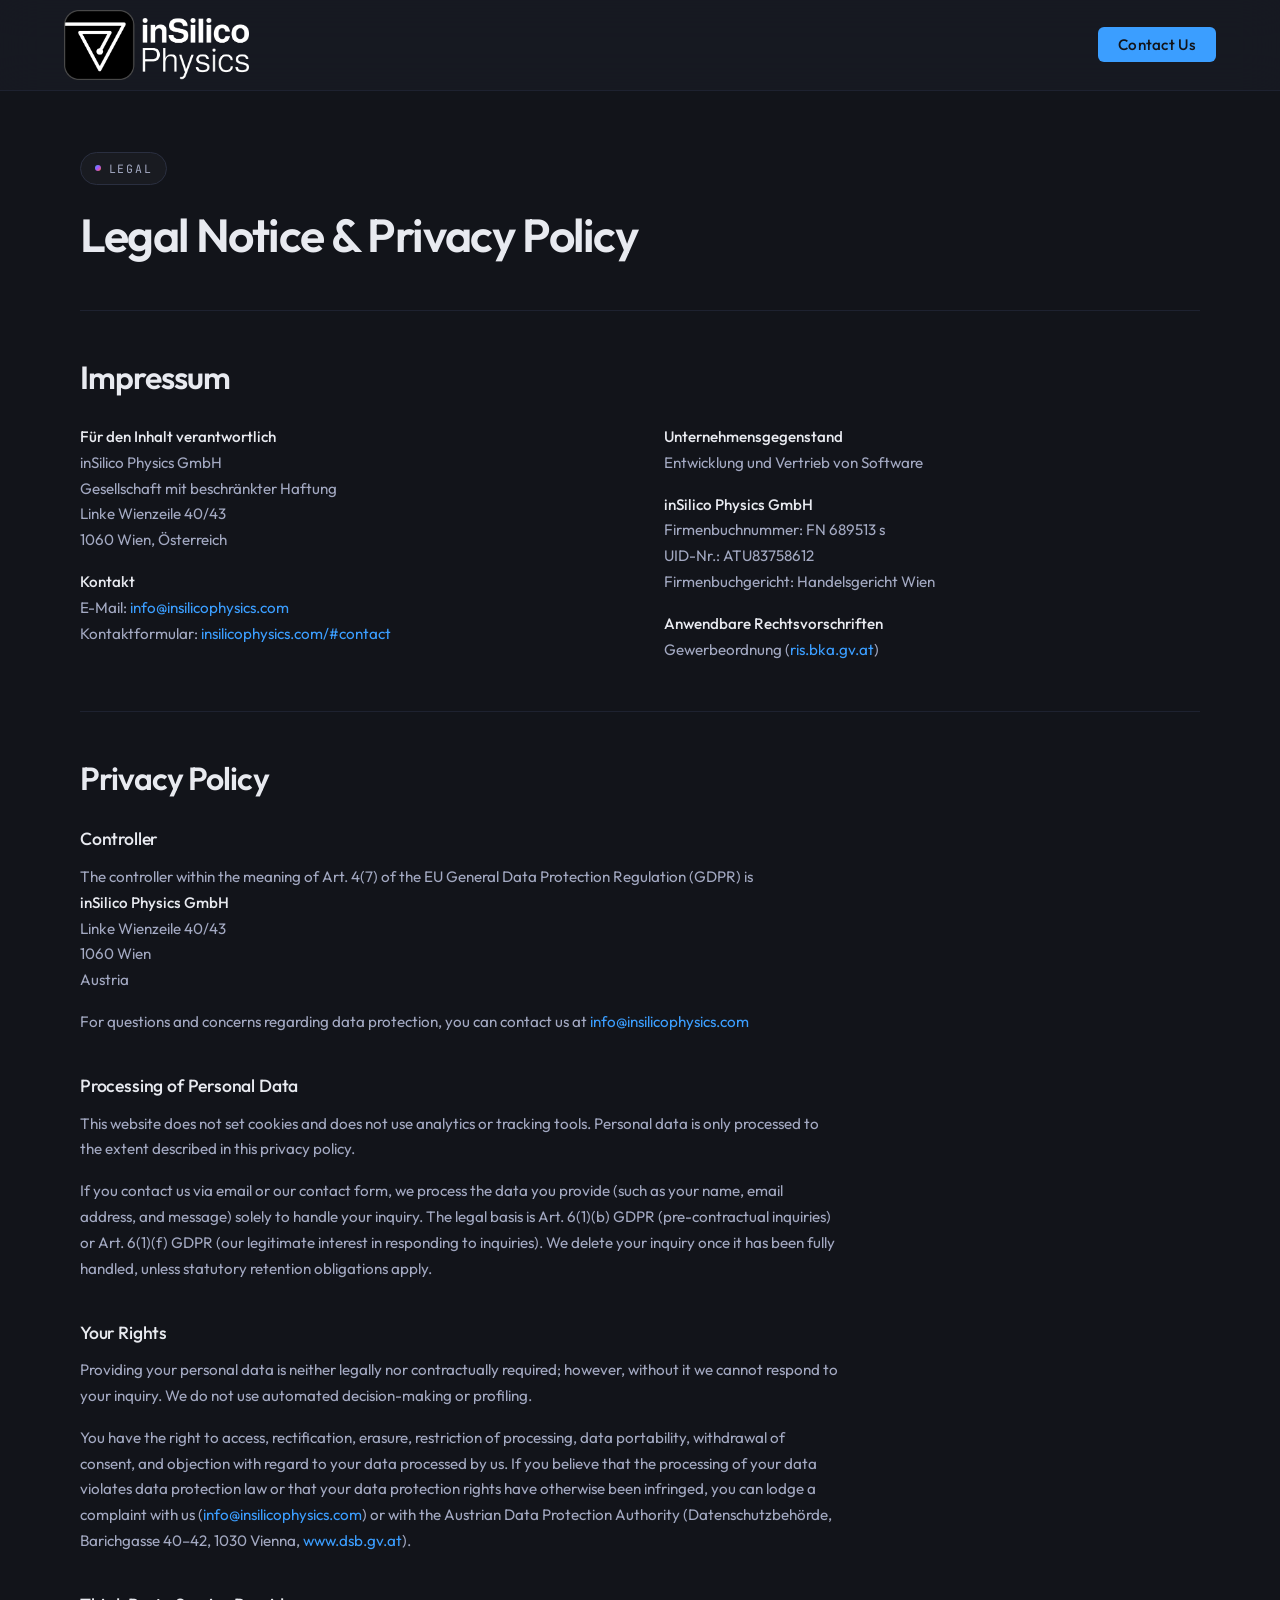
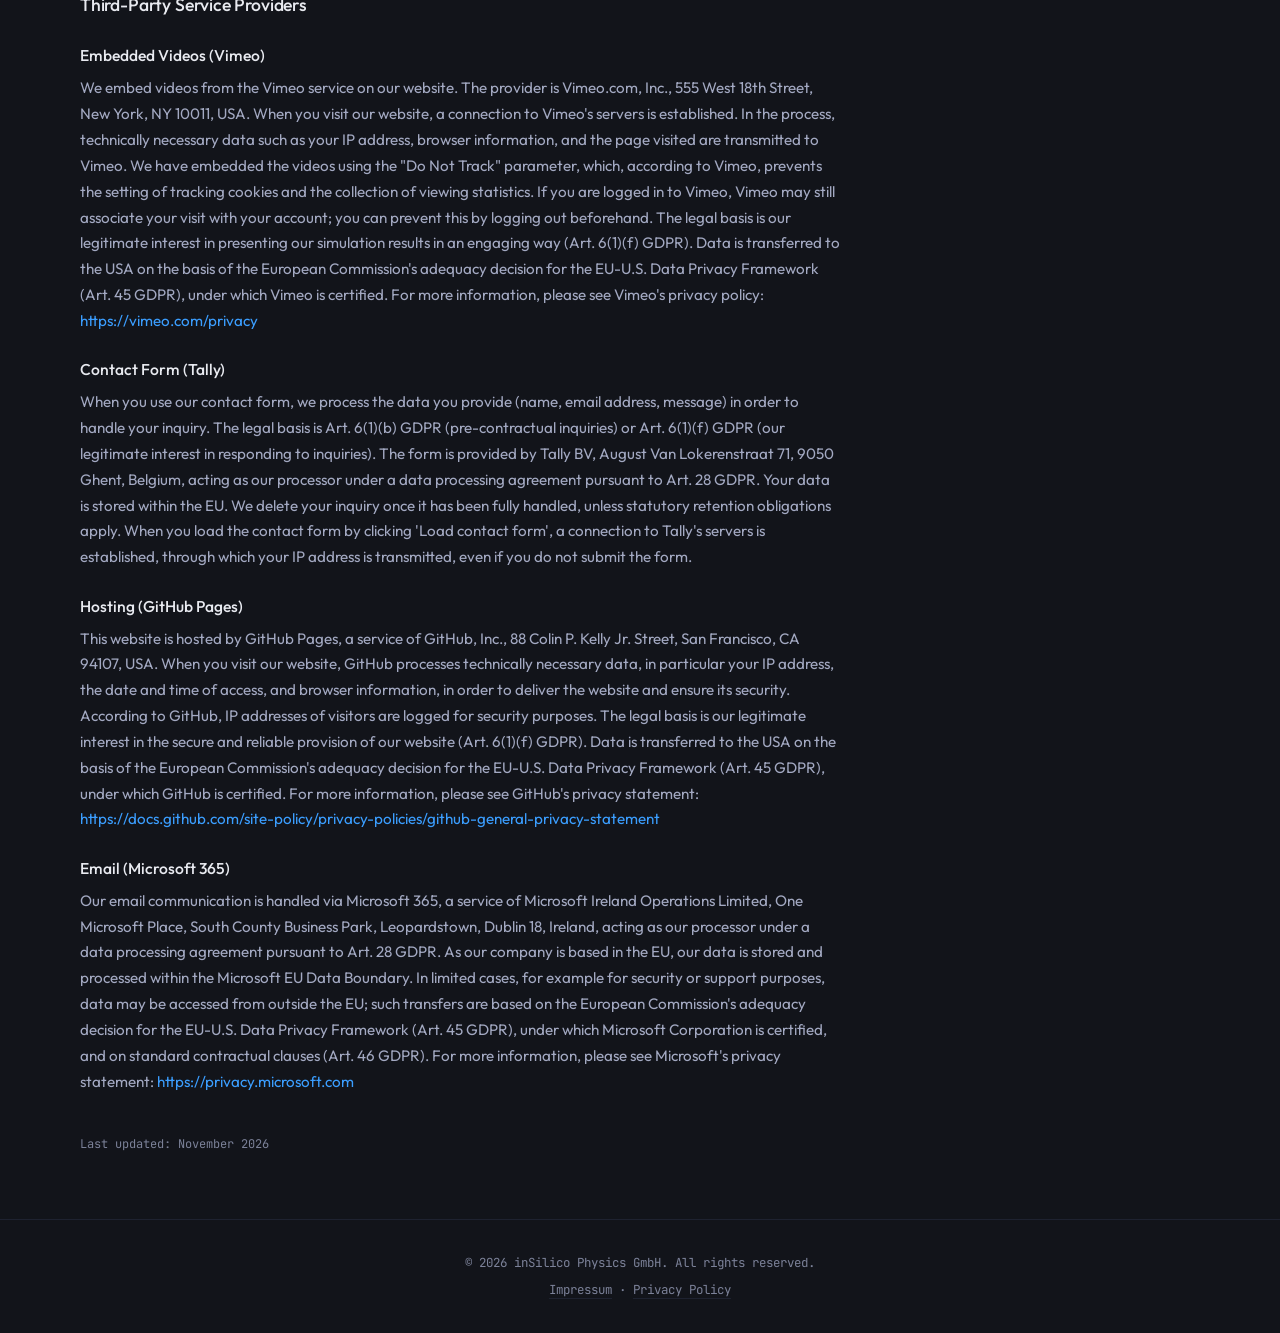
==== commit fc0346aa: "load contact form only on user request and update privacy policy" ====
--- a/legal.html
+++ b/legal.html
@@ -83,7 +83,7 @@
       <p>We embed videos from the Vimeo service on our website. The provider is Vimeo.com, Inc., 555 West 18th Street, New York, NY 10011, USA. When you visit our website, a connection to Vimeo's servers is established. In the process, technically necessary data such as your IP address, browser information, and the page visited are transmitted to Vimeo. We have embedded the videos using the "Do Not Track" parameter, which, according to Vimeo, prevents the setting of tracking cookies and the collection of viewing statistics. If you are logged in to Vimeo, Vimeo may still associate your visit with your account; you can prevent this by logging out beforehand. The legal basis is our legitimate interest in presenting our simulation results in an engaging way (Art. 6(1)(f) GDPR). Data is transferred to the USA on the basis of the European Commission's adequacy decision for the EU-U.S. Data Privacy Framework (Art. 45 GDPR), under which Vimeo is certified. For more information, please see Vimeo's privacy policy: <a href="https://vimeo.com/privacy" target="_blank" rel="noopener">https://vimeo.com/privacy</a></p>
 
       <h4>Contact Form (Tally)</h4>
-      <p>When you use our contact form, we process the data you provide (name, email address, message) in order to handle your inquiry. The legal basis is Art. 6(1)(b) GDPR (pre-contractual inquiries) or Art. 6(1)(f) GDPR (our legitimate interest in responding to inquiries). The form is provided by Tally BV, August Van Lokerenstraat 71, 9050 Ghent, Belgium, acting as our processor under a data processing agreement pursuant to Art. 28 GDPR. Your data is stored within the EU. We delete your inquiry once it has been fully handled, unless statutory retention obligations apply. When the website is loaded, a connection to Tally's servers is established, through which your IP address is transmitted, also if the contact form is not used.</p>
+      <p>When you use our contact form, we process the data you provide (name, email address, message) in order to handle your inquiry. The legal basis is Art. 6(1)(b) GDPR (pre-contractual inquiries) or Art. 6(1)(f) GDPR (our legitimate interest in responding to inquiries). The form is provided by Tally BV, August Van Lokerenstraat 71, 9050 Ghent, Belgium, acting as our processor under a data processing agreement pursuant to Art. 28 GDPR. Your data is stored within the EU. We delete your inquiry once it has been fully handled, unless statutory retention obligations apply. When you load the contact form by clicking 'Load contact form', a connection to Tally's servers is established, through which your IP address is transmitted, even if you do not submit the form.</p>
 
       <h4>Hosting (GitHub Pages)</h4>
       <p>This website is hosted by GitHub Pages, a service of GitHub, Inc., 88 Colin P. Kelly Jr. Street, San Francisco, CA 94107, USA. When you visit our website, GitHub processes technically necessary data, in particular your IP address, the date and time of access, and browser information, in order to deliver the website and ensure its security. According to GitHub, IP addresses of visitors are logged for security purposes. The legal basis is our legitimate interest in the secure and reliable provision of our website (Art. 6(1)(f) GDPR). Data is transferred to the USA on the basis of the European Commission's adequacy decision for the EU-U.S. Data Privacy Framework (Art. 45 GDPR), under which GitHub is certified. For more information, please see GitHub's privacy statement: <a href="https://docs.github.com/site-policy/privacy-policies/github-general-privacy-statement" target="_blank" rel="noopener">https://docs.github.com/site-policy/privacy-policies/github-general-privacy-statement</a></p>
@@ -91,7 +91,7 @@
       <h4>Email (Microsoft 365)</h4>
       <p>Our email communication is handled via Microsoft 365, a service of Microsoft Ireland Operations Limited, One Microsoft Place, South County Business Park, Leopardstown, Dublin 18, Ireland, acting as our processor under a data processing agreement pursuant to Art. 28 GDPR. As our company is based in the EU, our data is stored and processed within the Microsoft EU Data Boundary. In limited cases, for example for security or support purposes, data may be accessed from outside the EU; such transfers are based on the European Commission's adequacy decision for the EU-U.S. Data Privacy Framework (Art. 45 GDPR), under which Microsoft Corporation is certified, and on standard contractual clauses (Art. 46 GDPR). For more information, please see Microsoft's privacy statement: <a href="https://privacy.microsoft.com" target="_blank" rel="noopener">https://privacy.microsoft.com</a></p>
 
-      <p class="legal-updated">Last updated: October 2026</p>
+      <p class="legal-updated">Last updated: November 2026</p>
     </section>
   </div>
 
